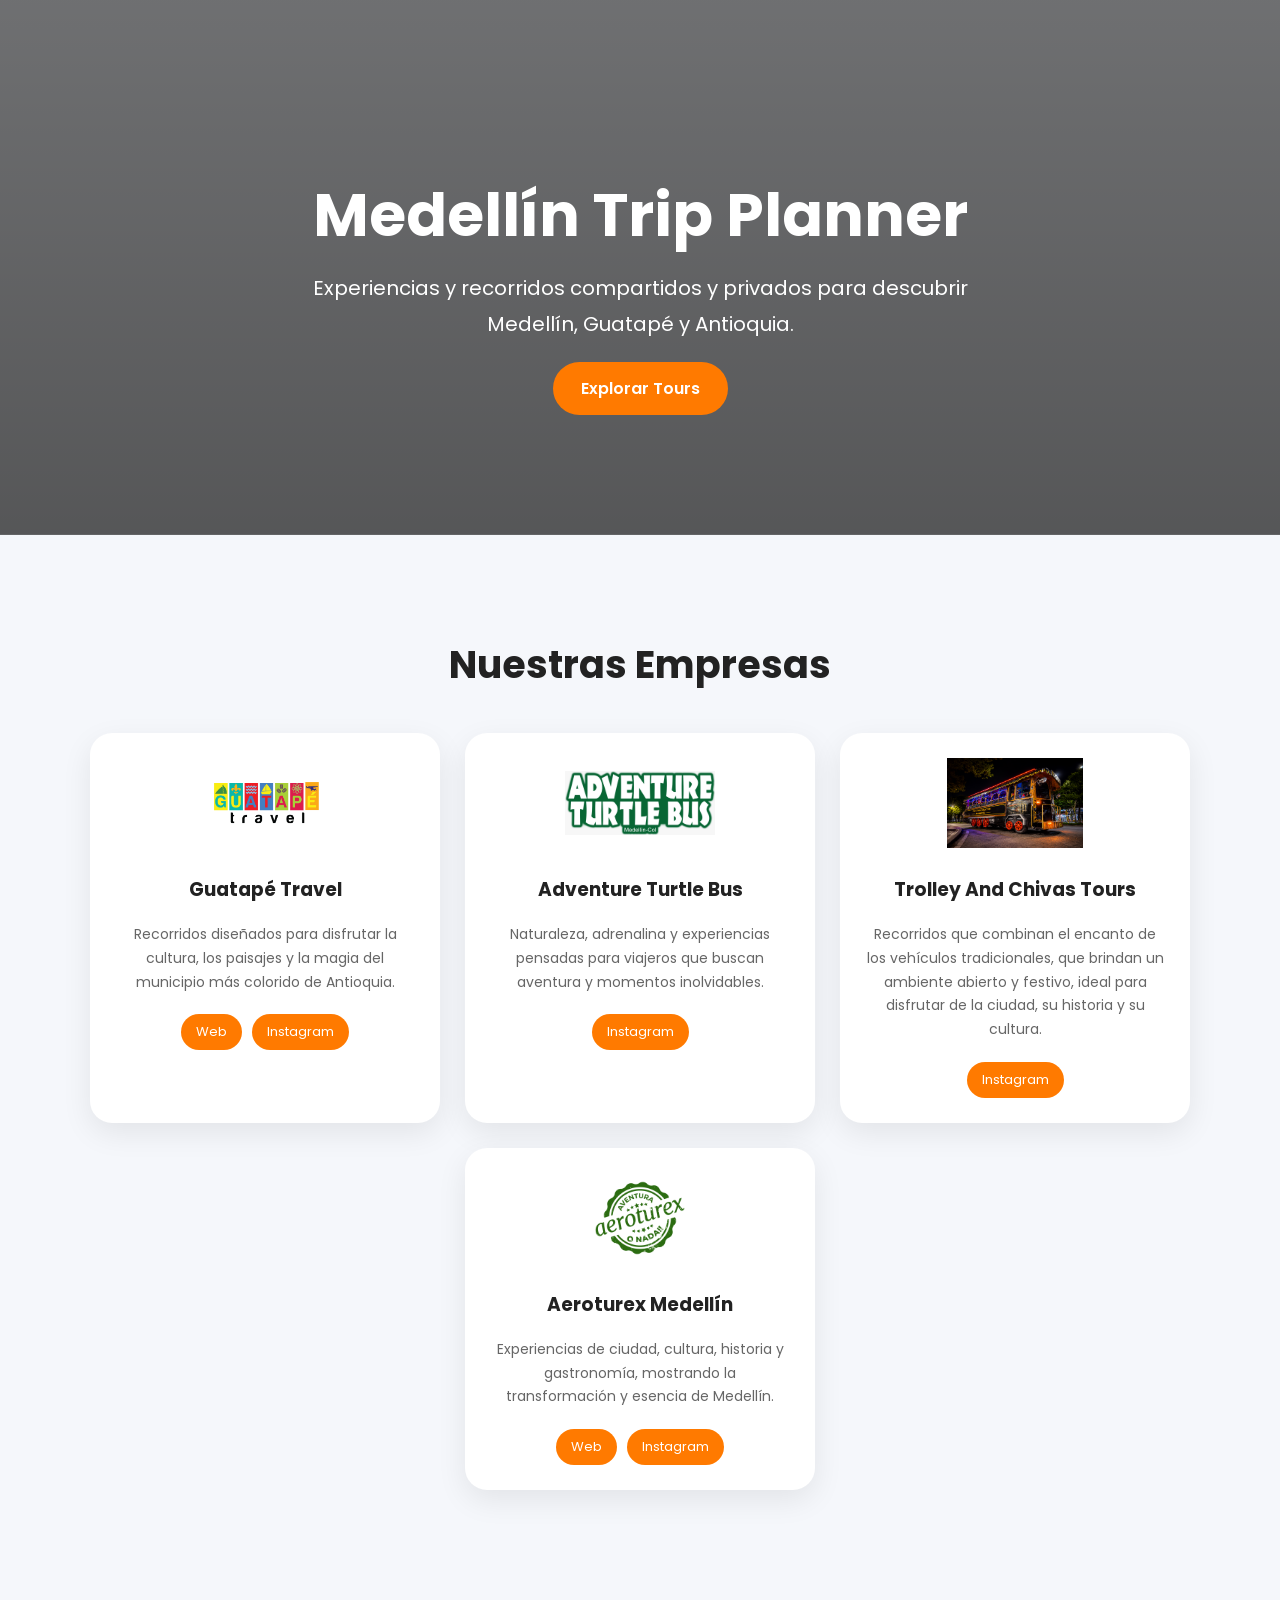
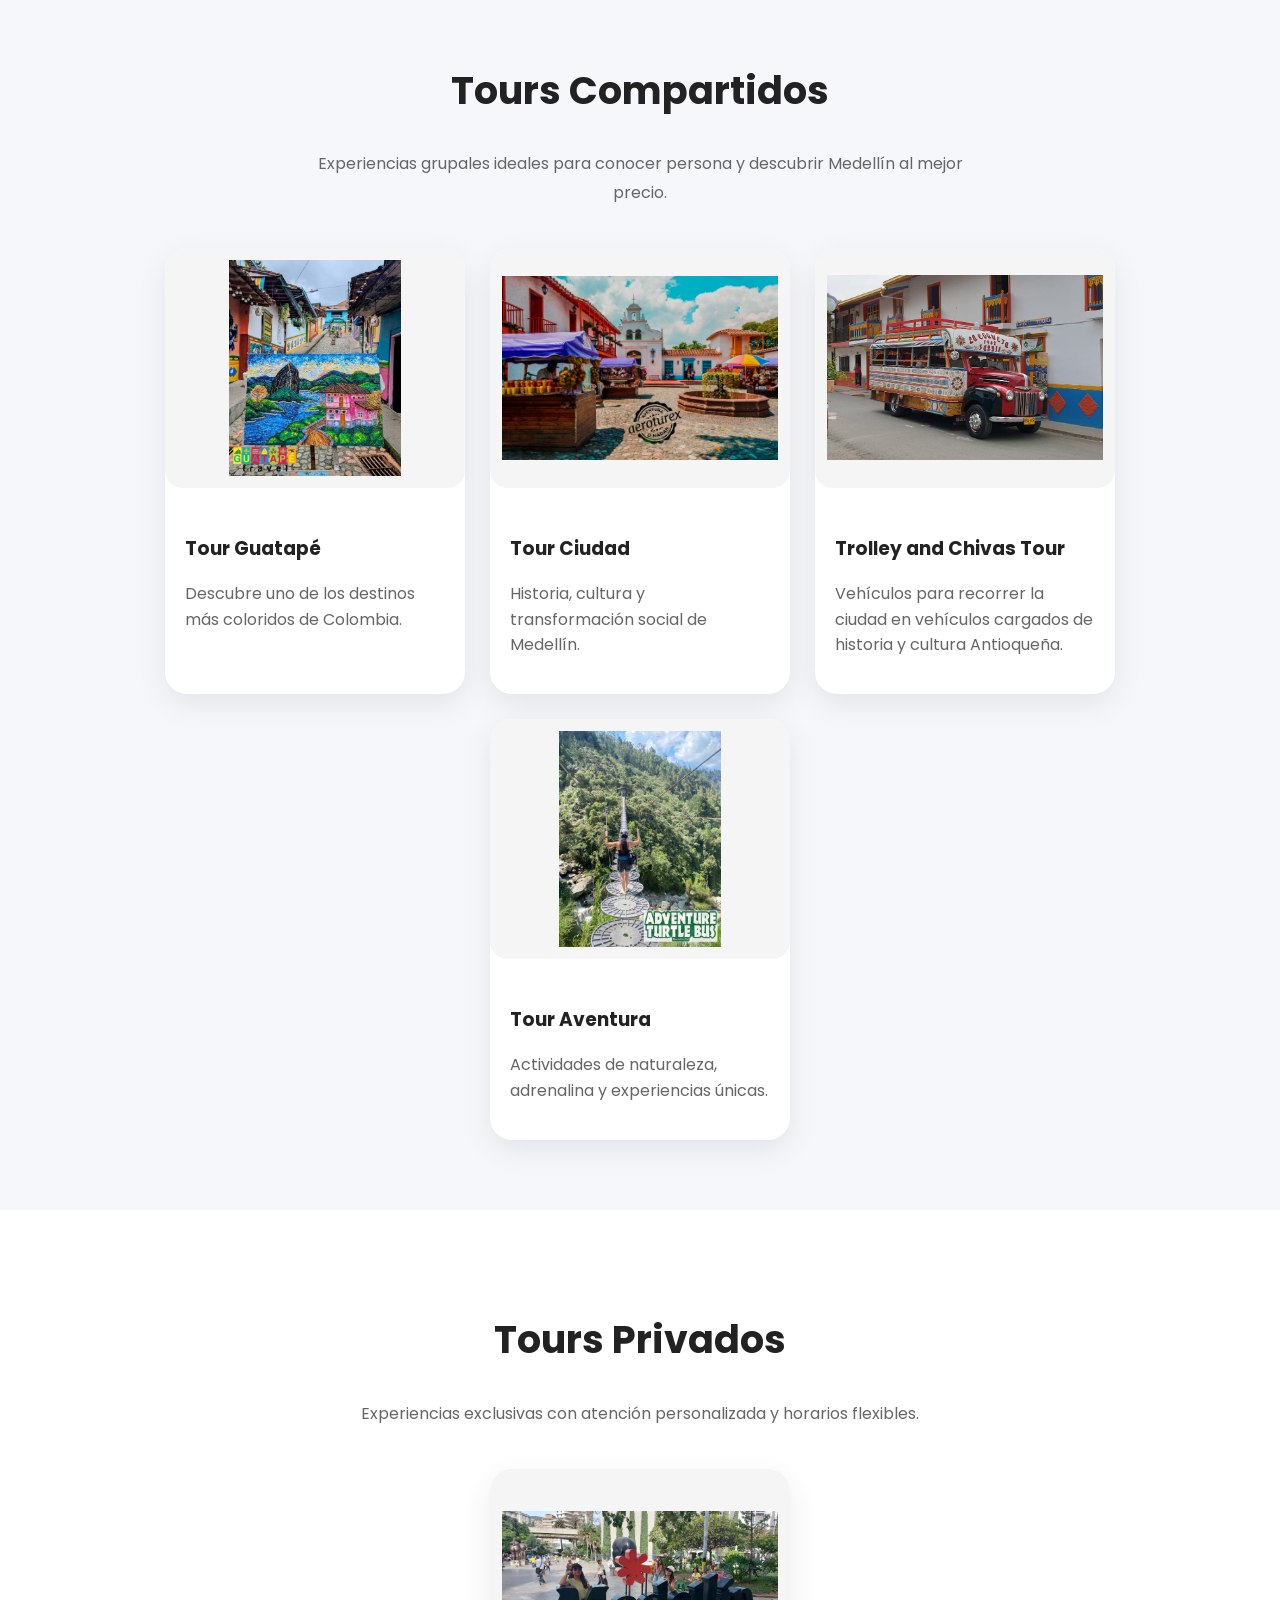
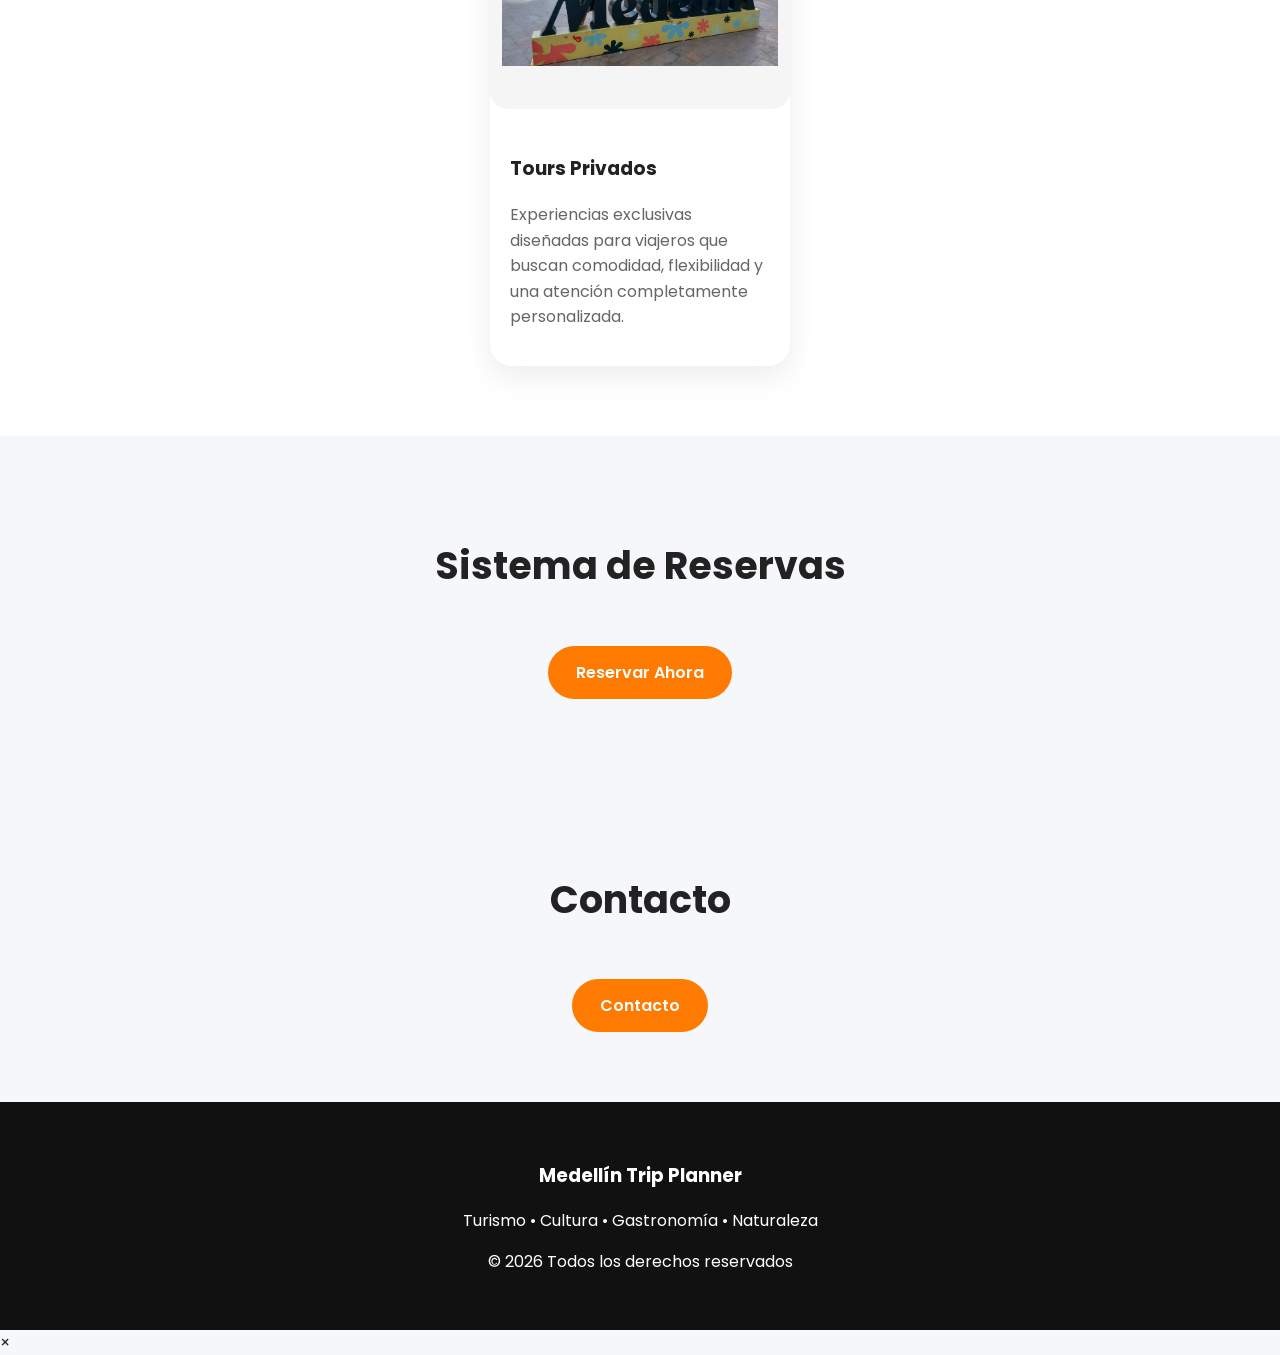
==== index.html @ b56deb6d "Refactor lightbox structure in index.html" ====
<!DOCTYPE html>
<html lang="es">
<head>
  <meta charset="UTF-8">
  <meta name="viewport" content="width=device-width, initial-scale=1.0">
  <title>Medellín Trip Planner</title>

  <link rel="stylesheet" href="style.css">
  <link href="https://fonts.googleapis.com/css2?family=Poppins:wght@300;500;700&display=swap" rel="stylesheet">
</head>
<body>

<!-- HERO -->
<section class="hero">

  <h1>Medellín Trip Planner</h1>
  <p>Experiencias y recorridos compartidos y privados para descubrir Medellín, Guatapé y Antioquia.</p>

  <a href="#tours" class="btn">
    Explorar Tours
  </a>

</section>

<!-- EMPRESAS -->
<section class="section logos">

  <h2>Nuestras Empresas</h2>

  <div class="logos-container">

     <div class="logo-card">

      <img src="logos/guatape-travel.png" alt="">

      <h3>Guatapé Travel</h3>

      <p class="empresa-texto">Recorridos diseñados para disfrutar la cultura, los paisajes y la magia del municipio más colorido de Antioquia.</p>

      <div class="redes">
        <a href="https://guatape.travel/" target="_blank">Web</a>
        <a href="https://www.instagram.com/guatape.travel/" target="_blank">Instagram</a>
      </div>

    </div>

    <div class="logo-card">

      <img src="logos/turtle-bus.png" alt="">

      <h3>Adventure Turtle Bus</h3>

      <p class="empresa-texto">Naturaleza, adrenalina y experiencias pensadas para viajeros que buscan aventura y momentos inolvidables.</p>

      <div class="redes">
        <a href="https://www.instagram.com/turtlebusmedellin/" target="_blank">Instagram</a>
      </div>

    </div>

    <div class="logo-card">

      <img src="tours/trolley.png" alt="">

      <h3>Trolley And Chivas Tours</h3>

      <p class="empresa-texto">Recorridos que combinan el encanto de los vehículos tradicionales, que brindan un ambiente abierto y festivo, ideal para disfrutar de la ciudad, su historia y su cultura.</p>

      <div class="redes">
        <a href="https://www.instagram.com/chivasytours_lascoquetas/" target="_blank">Instagram</a>
      </div>
      </div>
      
      <div class="logo-card">

      <img src="logos/aeroturex.png" alt="">

      <h3>Aeroturex Medellín</h3>

      <p class="empresa-texto">Experiencias de ciudad, cultura, historia y gastronomía, mostrando la transformación y esencia de Medellín.</p>

      <div class="redes">
        <a href="https://www.aeroturex.com/" target="_blank">Web</a>
        <a href="https://www.instagram.com/aeroturex_medellin/" target="_blank">Instagram</a>
      </div>

    </div>

  </div>

</section>

<!-- TOURS COMPARTIDOS -->
<section class="section" id="tours">

  <h2>Tours Compartidos</h2>

  <p class="subtitulo">Experiencias grupales ideales para conocer persona y descubrir Medellín al mejor precio.</p>

  <div class="cards">

    <div class="card" onclick="abrirModal('guatape')">

      <img src="tours/guatape.jpg">

      <div class="card-info">

        <h3>Tour Guatapé</h3>

        <p>
          Descubre uno de los destinos más coloridos de Colombia.
        </p>

      </div>

    </div>

    <div class="card" onclick="abrirModal('ciudad')">

      <img src="tours/ciudad.jpg">

      <div class="card-info">

        <h3>Tour Ciudad</h3>

        <p>
          Historia, cultura y transformación social de Medellín.
        </p>

      </div>

    </div>
  
    <div class="card" onclick="abrirModal('TrolleyandChivas')">

      <img src="logos/1010.jpg">

      <div class="card-info">

        <h3>Trolley and Chivas Tour</h3>

        <p>
          Vehículos para recorrer la ciudad en vehículos
          cargados de historia y cultura Antioqueña.
        </p>
      </div>
    </div>
     
    <div class="card" onclick="abrirModal('aventura')">

      <img src="tours/aventura.jpg">

      <div class="card-info">

        <h3>Tour Aventura</h3>

        <p>
          Actividades de naturaleza, adrenalina y experiencias únicas.
        </p>
    </div>
    </div>
    </div>


</section>

<!-- TOURS PRIVADOS -->
<section class="section privados">

  <h2>Tours Privados</h2>

  <p class="subtitulo">
    Experiencias exclusivas con atención personalizada
    y horarios flexibles.
  </p>

  <div class="cards">

    <div class="card" onclick="abrirModal('privados')">

      <img src="tours/city.jpeg">

      <div class="card-info">

        <h3>Tours Privados</h3>

        <p>Experiencias exclusivas diseñadas para viajeros que buscan comodidad, flexibilidad y una atención completamente personalizada.</p>
      </div>
    </div>
  </div>

</section>

<!-- RESERVAS -->
<section class="section">

  <h2>Sistema de Reservas</h2>

  <a href="https://.com-----"
     class="btn"
     target="_blank">

    Reservar Ahora

  </a>

</section>

  <!-- Contato -->
<section class="section">

  <h2>Contacto</h2>

  <a href="https://wa.me/573102353733?text=Hola%20👋%20Quiero%20conocer%20más%20sobre%20los%20tours%20en%20Medellín%20y%20Guatapé."
     class="btn"
     target="_blank">
    Contacto

  </a>

</section>

<!-- MODAL -->
<div id="modal" class="modal">

  <div class="modal-content">

    <span class="cerrar" onclick="cerrarModal()">&times;</span>

    <button class="nav izquierda" onclick="cambiarTour(-1)">❮</button>
    <button class="nav derecha" onclick="cambiarTour(1)">❯</button>

    <h2 id="titulo-tour"></h2>

    <img id="imagen-carrusel" src="">

    <div id="descripcion"></div>

  </div>

</div>

<!-- FOOTER -->
<footer class="footer">

  <h3>Medellín Trip Planner</h3>

  <p>Turismo • Cultura • Gastronomía • Naturaleza</p>

  <p>© 2026 Todos los derechos reservados</p>

</footer>

<script src="data.js"></script>
<script src="script.js"></script>

  <div id="visorFoto" class="visor-foto">
  <span class="cerrar-visor" onclick="cerrarFotoGrande()">×</span>
  <img id="fotoGrande" src="">
</div>

  
</body>
</html>
---- style.css ----
body{
  margin:0;
  font-family:'Poppins',sans-serif;
  background:#f5f7fb;
  color:#222;
  scroll-behavior:smooth;
}

.hero{
  background:
    linear-gradient(rgba(0,0,0,.55), rgba(0,0,0,.65)),
    url('img/banner.jpg');
  background-size:cover;
  background-position:center;
  color:white;
  text-align:center;
  padding:120px 20px;
}

.hero h1{
  font-size:60px;
  margin-bottom:10px;
}

.hero p{
  max-width:700px;
  margin:auto;
  line-height:1.8;
  font-size:20px;
}

.section{
  padding:70px 20px;
  text-align:center;
}

.section h2{
  font-size:38px;
}

.subtitulo{
  max-width:700px;
  margin:auto;
  color:#666;
  line-height:1.8;
}

.btn{
  background:#ff7a00;
  color:white;
  padding:14px 28px;
  border-radius:40px;
  text-decoration:none;
  display:inline-block;
  margin-top:20px;
  font-weight:600;
}

.btn:hover{
  background:#111;
}

.logos-container,
.cards{
  display:flex;
  justify-content:center;
  flex-wrap:wrap;
  gap:25px;
  margin-top:40px;
}

.logo-card,
.card{
  background:white;
  border-radius:22px;
  overflow:hidden;
  width:300px;
  box-shadow:0 10px 30px rgba(0,0,0,.08);
  transition:.35s;
}

.logo-card:hover,
.card:hover{
  transform:translateY(-10px);
  box-shadow:0 20px 45px rgba(0,0,0,.16);
}

.logo-card{
  padding:25px;
}

.logo-card img{
  width:150px;
  height:90px;
  object-fit:contain;
}

.logo-card h3{
  margin-top:20px;
}

.empresa-texto{
  color:#666;
  line-height:1.7;
  font-size:14px;
}

.redes{
  display:flex;
  justify-content:center;
  gap:10px;
  margin-top:20px;
}

.redes a{
  background:#ff7a00;
  color:white;
  padding:8px 15px;
  border-radius:30px;
  text-decoration:none;
  font-size:13px;
}

.card img{
  width:100%;
  height:240px;
  object-fit:contain;
  background:#f5f5f5;
  padding:12px;
  box-sizing:border-box;
  border-radius:18px;
}

.card-info{
  padding:20px;
  text-align:left;
}

.card-info p{
  color:#666;
  line-height:1.6;
}

.privados{
  background:white;
}

.modal{
  display:none;
  position:fixed;
  left:0;
  top:0;
  width:100%;
  height:100%;
  background:rgba(0,0,0,.8);
  z-index:999;
}

.modal-content{
  background:white;
  width:92%;
  max-width:850px;
  margin:3vh auto;
  padding:30px;
  border-radius:24px;
  max-height:90vh;
  overflow-y:auto;
  position:relative;
}

#imagen-carrusel{
  width:100%;
  max-height:500px;
  object-fit:contain;
  background:#f5f5f5;
  padding:10px;
  border-radius:20px;
  box-sizing:border-box;
}

#descripcion{
  line-height:1.8;
  margin-top:20px;
}

#descripcion h3{
  color:#ff7a00;
}

.cerrar{
  position:absolute;
  right:25px;
  top:15px;
  font-size:30px;
  cursor:pointer;
}

.nav{
  position:absolute;
  top:50%;
  transform:translateY(-50%);
  border:none;
  background:rgba(0,0,0,.6);
  color:white;
  font-size:28px;
  border-radius:50%;
  padding:10px 16px;
  cursor:pointer;
}

.izquierda{
  left:15px;
}

.derecha{
  right:15px;
}

.footer{
  background:#111;
  color:white;
  text-align:center;
  padding:40px 20px;
}

/* =========================
   CARRUSEL VEHÍCULOS
========================= */

.vehiculos-carousel {
  display: flex;
  gap: 12px;
  overflow-x: auto;
  padding: 15px 0;
  scroll-snap-type: x mandatory;
}

.vehiculos-carousel img {
  width: 230px;
  height: 150px;
  object-fit: cover;
  border-radius: 16px;
  flex: 0 0 auto;
  scroll-snap-align: center;
}


/* =========================
   RESPONSIVE CELULAR
========================= */

@media(max-width:768px){

  .hero h1{
    font-size:40px;
  }

  .hero p{
    font-size:17px;
  }

  .card,
  .logo-card{
    width:100%;
    max-width:340px;
  }

  .vehiculos-carousel img {
    width:180px;
    height:120px;
  }
  /* =========================
   VISOR PREMIUM DE FOTOS
========================= */

.vehiculos-carousel img{
  cursor:pointer;
  transition:.3s;
}

.vehiculos-carousel img:hover{
  transform:scale(1.05);
}

.lightbox{
  display:none;
  position:fixed;
  inset:0;
  background:rgba(0,0,0,.85);
  z-index:9999;
  justify-content:center;
  align-items:center;
}

.lightbox img{
  max-width:90%;
  max-height:85vh;
  border-radius:20px;
  box-shadow:0 20px 50px rgba(0,0,0,.6);
  animation:zoomFoto .3s ease;
}

@keyframes zoomFoto{
  from{
    transform:scale(.7);
    opacity:0;
  }

  to{
    transform:scale(1);
    opacity:1;
  }
}

}
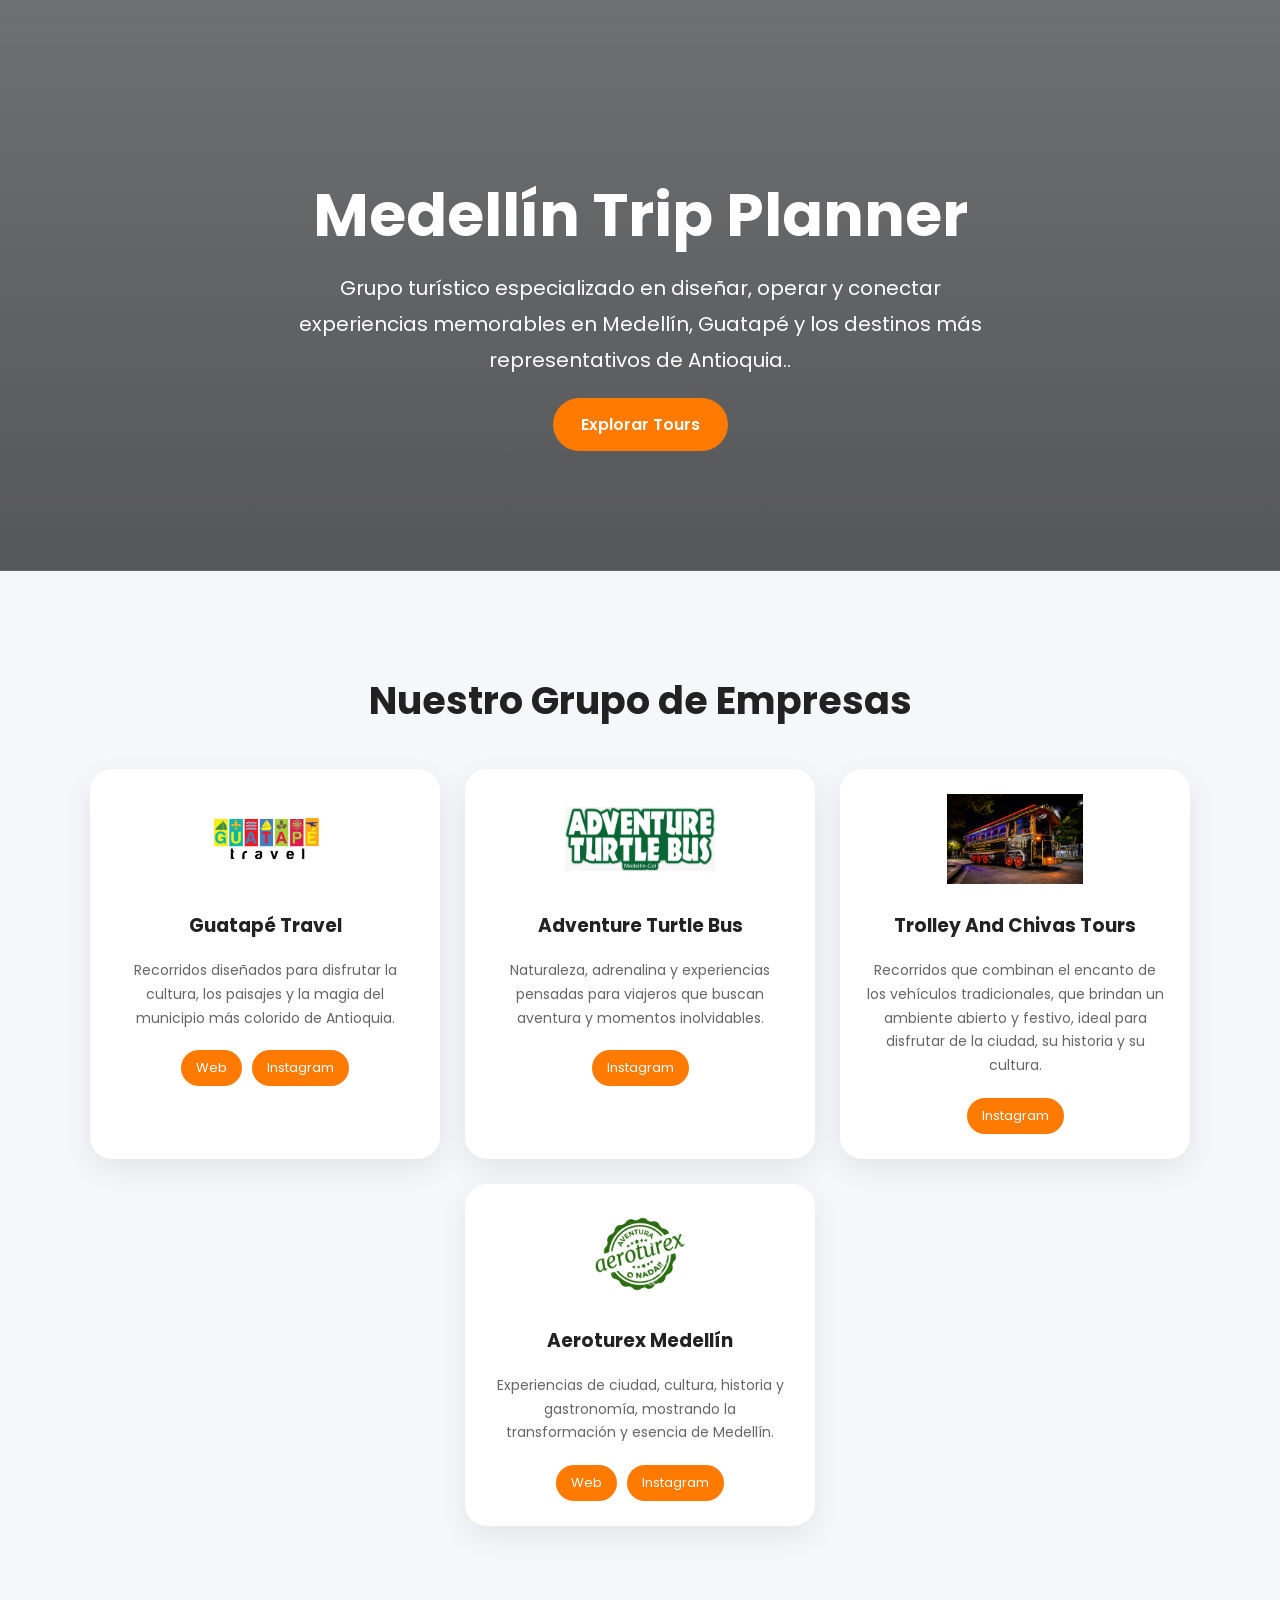
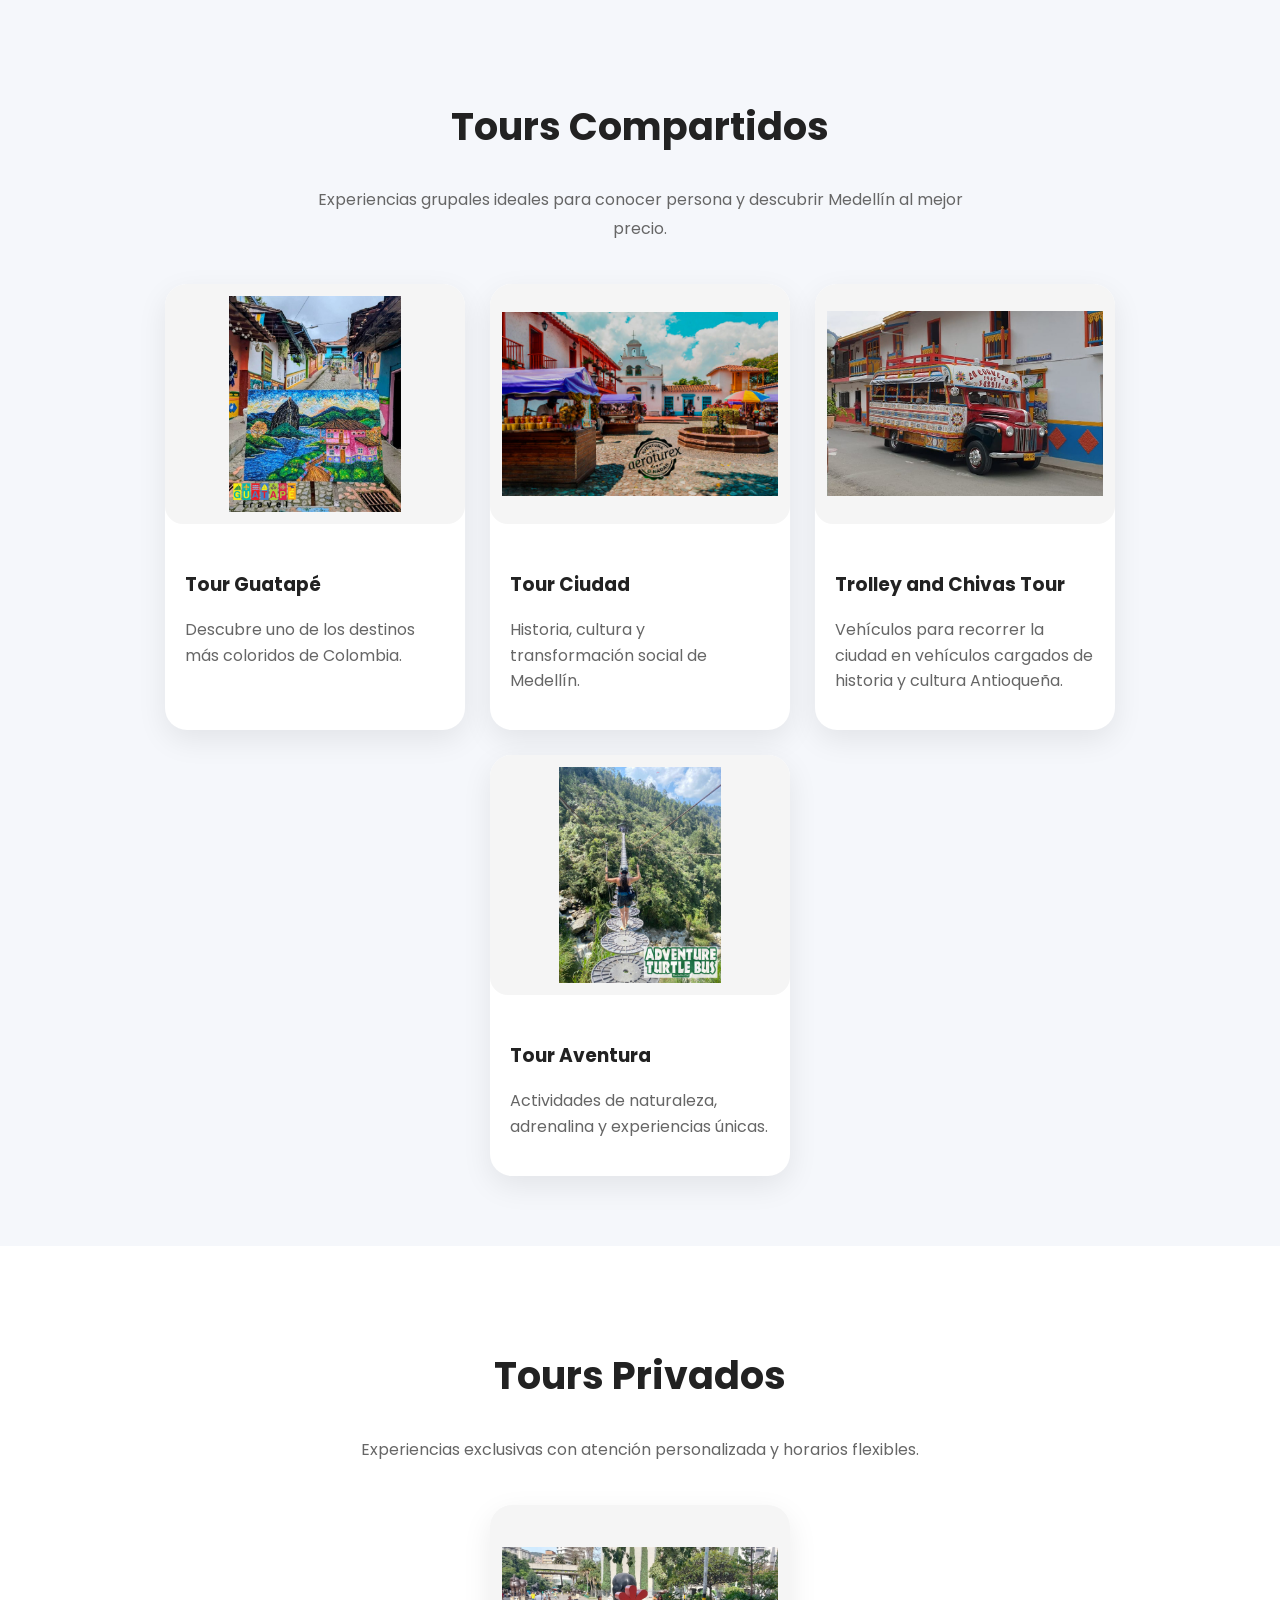
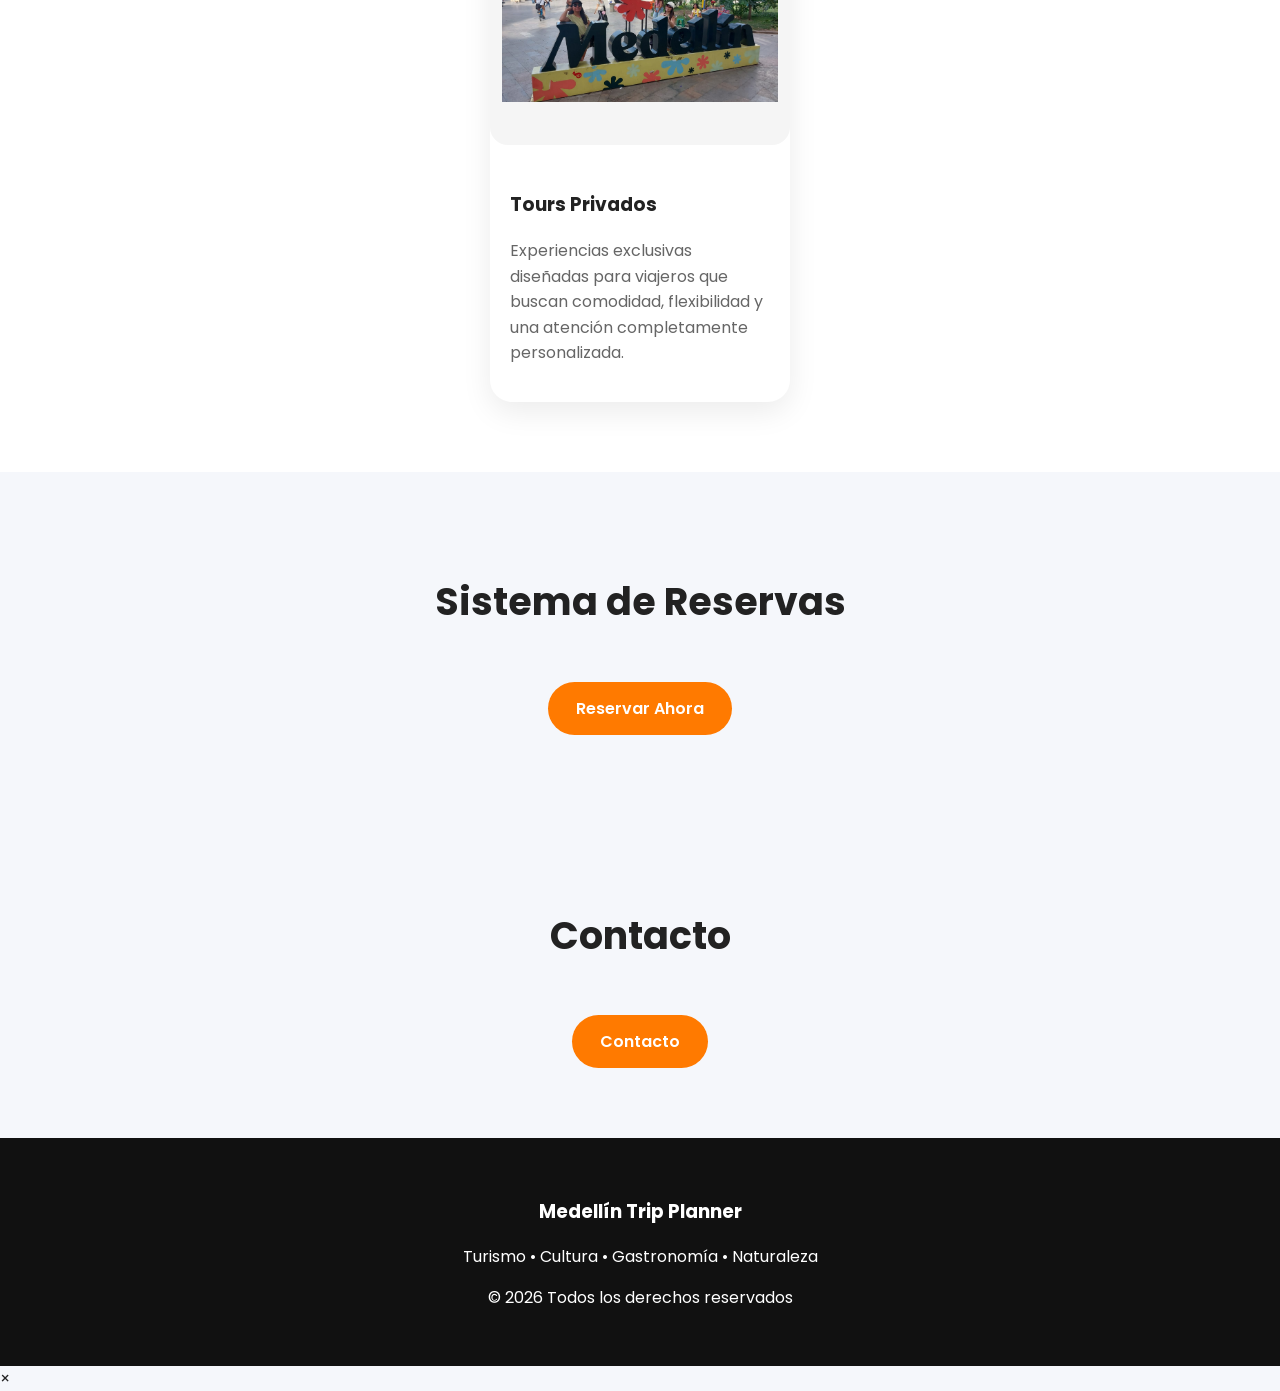
==== commit 8527320c: "Update hero section and company heading in index.html" ====
--- a/index.html
+++ b/index.html
@@ -14,7 +14,7 @@
 <section class="hero">
 
   <h1>Medellín Trip Planner</h1>
-  <p>Experiencias y recorridos compartidos y privados para descubrir Medellín, Guatapé y Antioquia.</p>
+  <p>Grupo turístico especializado en diseñar, operar y conectar experiencias memorables en Medellín, Guatapé y los destinos más representativos de Antioquia..</p>
 
   <a href="#tours" class="btn">
     Explorar Tours
@@ -25,7 +25,7 @@
 <!-- EMPRESAS -->
 <section class="section logos">
 
-  <h2>Nuestras Empresas</h2>
+  <h2>Nuestro Grupo de Empresas</h2>
 
   <div class="logos-container">
 
--- a/style.css
+++ b/style.css
@@ -311,5 +311,40 @@
     opacity:1;
   }
 }
-
-}
+/* VISOR FOTO GRANDE */
+
+.visor-foto{
+  display:none;
+  position:fixed;
+  inset:0;
+  background:rgba(0,0,0,.88);
+  z-index:99999;
+  align-items:center;
+  justify-content:center;
+  padding:20px;
+  box-sizing:border-box;
+}
+
+.visor-foto img{
+  max-width:95%;
+  max-height:90vh;
+  object-fit:contain;
+  border-radius:18px;
+  box-shadow:0 20px 60px rgba(0,0,0,.7);
+}
+
+.cerrar-visor{
+  position:absolute;
+  top:20px;
+  right:30px;
+  color:white;
+  font-size:42px;
+  font-weight:bold;
+  cursor:pointer;
+  z-index:100000;
+}
+
+.vehiculos-carousel img{
+  cursor:pointer;
+}
+}
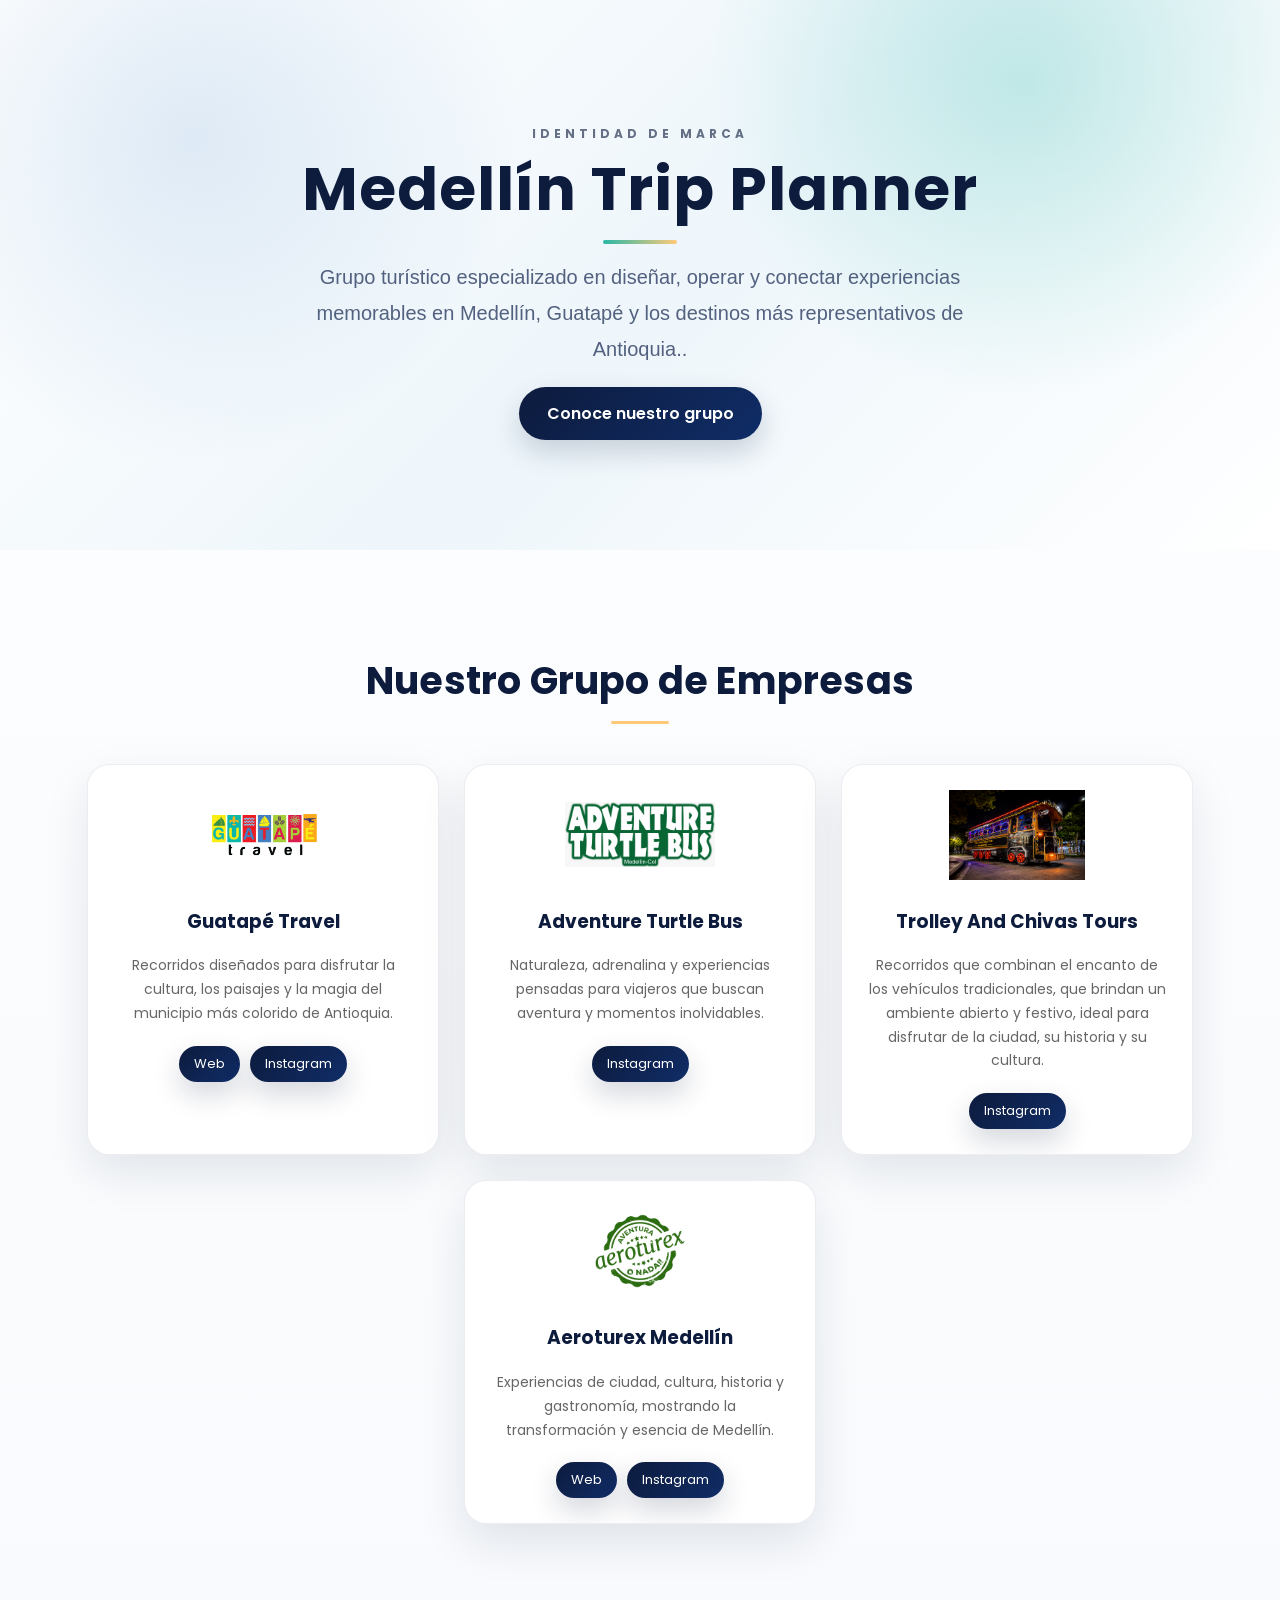
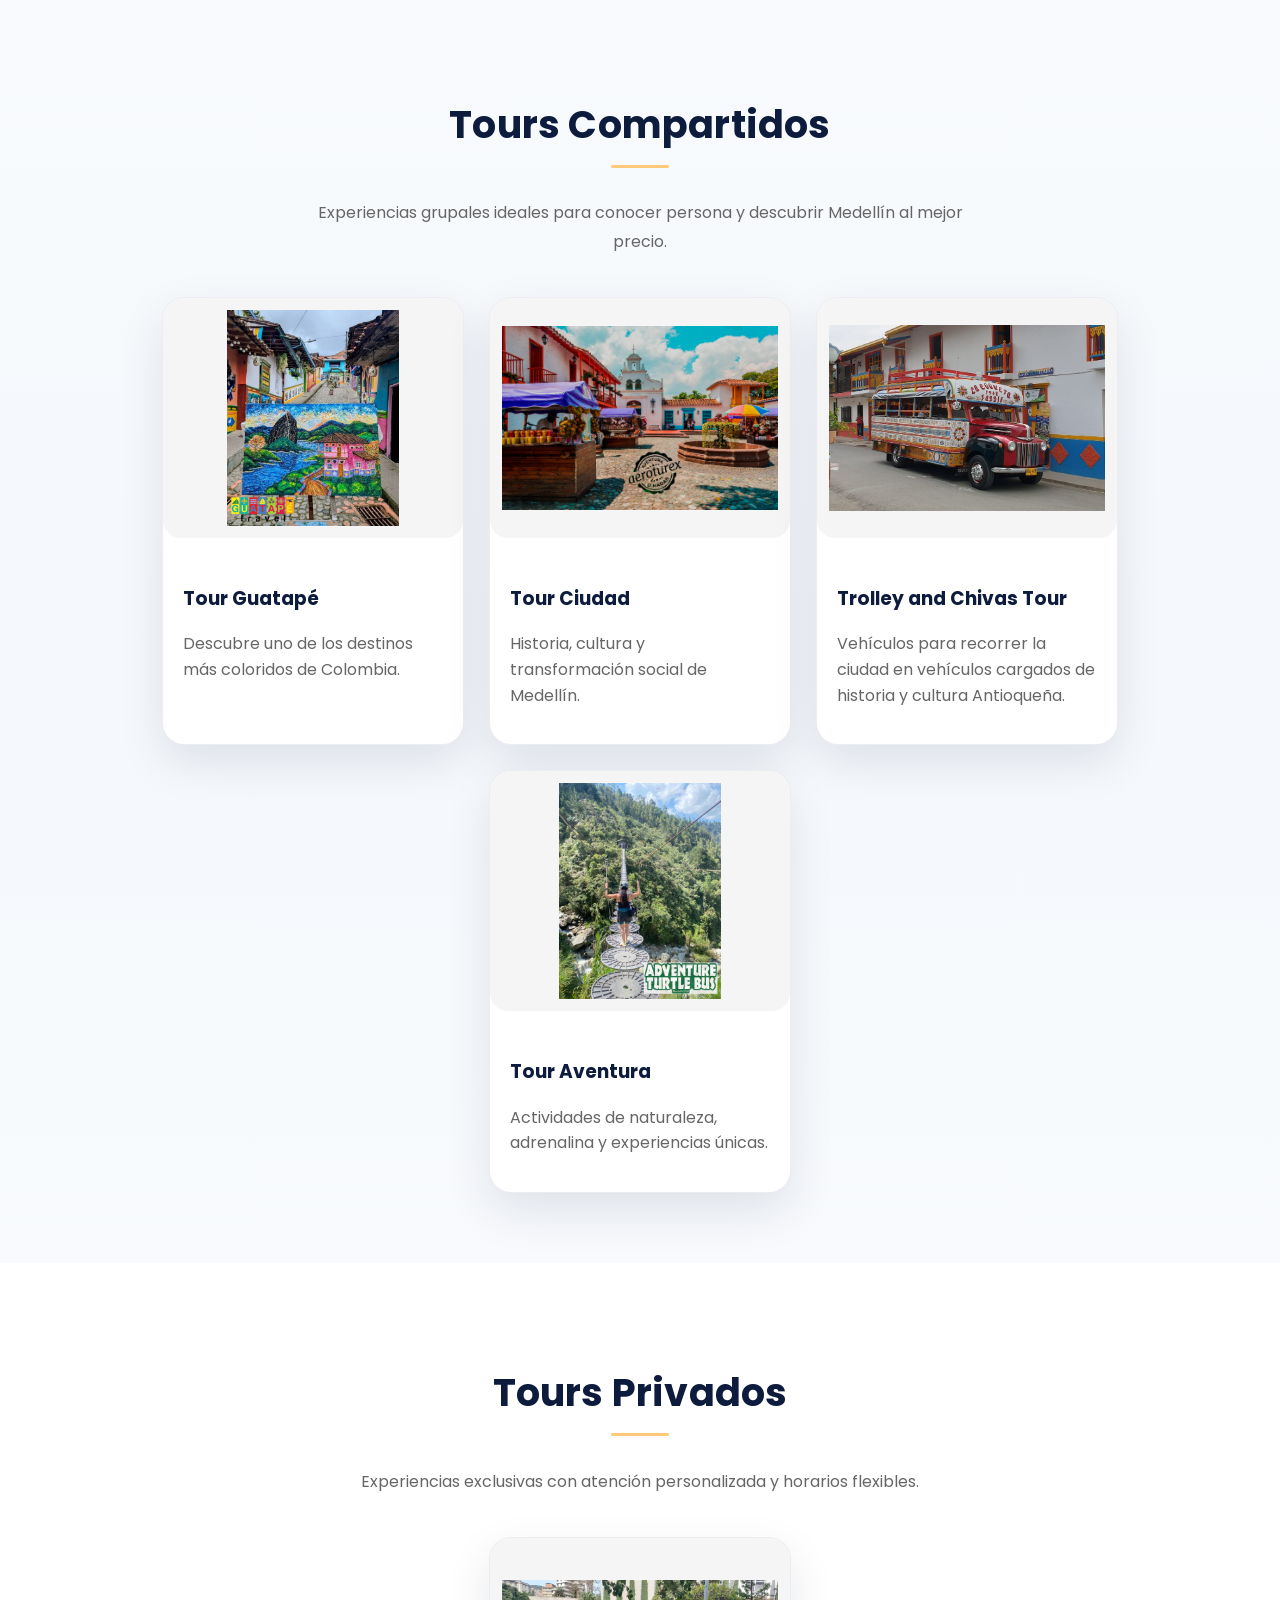
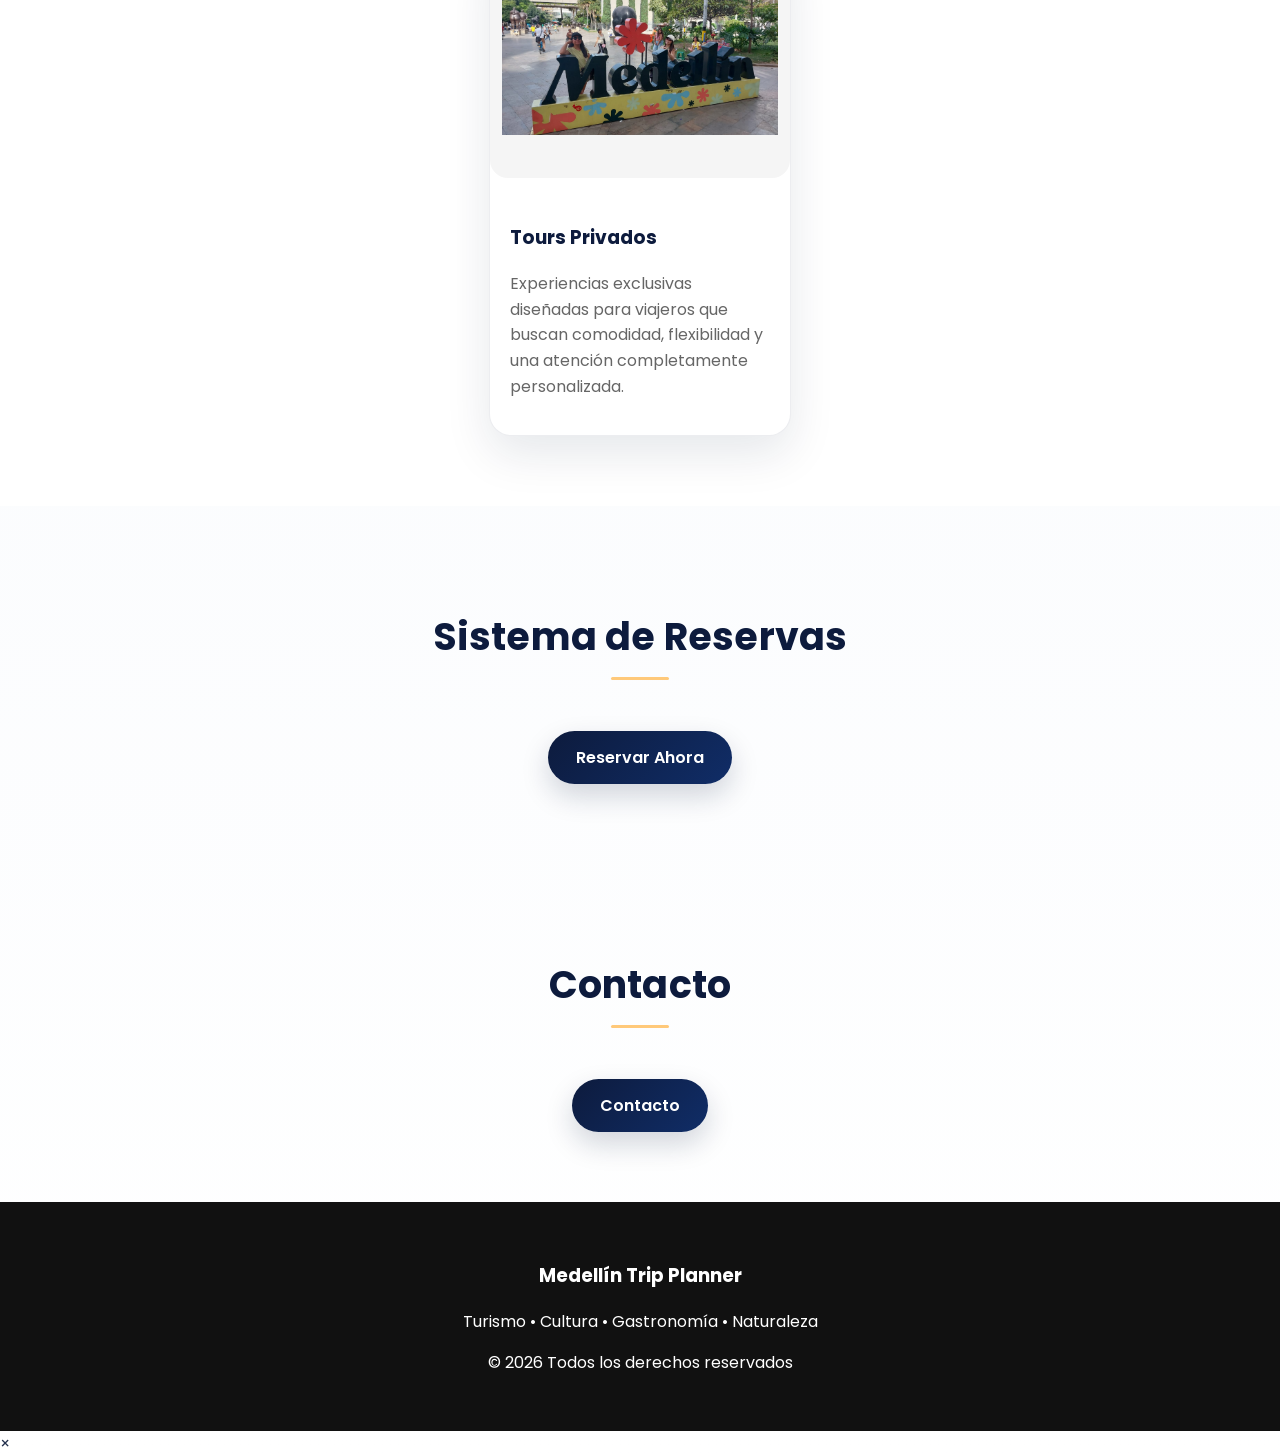
==== commit aa79ef87: "Add files via upload" ====
--- a/index.html
+++ b/index.html
@@ -16,8 +16,8 @@
   <h1>Medellín Trip Planner</h1>
   <p>Grupo turístico especializado en diseñar, operar y conectar experiencias memorables en Medellín, Guatapé y los destinos más representativos de Antioquia..</p>
 
-  <a href="#tours" class="btn">
-    Explorar Tours
+  <a href="#" class="btn btn-conocenos" onclick="abrirPresentacionCorporativa(event)">
+    Conoce nuestro grupo
   </a>
 
 </section>
@@ -240,6 +240,61 @@
 
 </div>
 
+
+<!-- PRESENTACIÓN CORPORATIVA -->
+<div id="modal-corporativo" class="modal-corporativo" aria-hidden="true">
+  <div class="corporativo-card">
+    <button class="cerrar-corporativo" onclick="cerrarPresentacionCorporativa()" aria-label="Cerrar presentación">×</button>
+
+    <div class="corp-header">
+      <span class="corp-etiqueta">Grupo turístico</span>
+      <h2>Medellín <span>Trip Planner</span></h2>
+      <p>Un ecosistema de experiencias turísticas en Medellín, Guatapé y Antioquia.</p>
+    </div>
+
+    <div class="corp-intro">
+      <p><strong>Medellín Trip Planner</strong> es un grupo turístico especializado en diseñar, operar y conectar experiencias memorables dentro y fuera de Medellín. Integramos cultura, historia, naturaleza, gastronomía, aventura y recorridos temáticos bajo un mismo ecosistema de marcas especializadas.</p>
+    </div>
+
+    <div class="corp-grid">
+      <article class="corp-brand">
+        <img src="logos/guatape-travel.png" alt="Guatapé Travel">
+        <h3>Guatapé Travel</h3>
+        <p>Recorridos en Guatapé, Piedra del Peñol, experiencias náuticas, cultura local, fotografía y turismo responsable en el municipio más colorido de Antioquia.</p>
+      </article>
+
+      <article class="corp-brand">
+        <img src="logos/turtle-bus.png" alt="Adventure Turtle Bus">
+        <h3>Adventure Turtle Bus</h3>
+        <p>Experiencias de aventura, naturaleza, ecoturismo, actividades outdoor y rutas especiales por Antioquia para viajeros que buscan adrenalina y libertad.</p>
+      </article>
+
+      <article class="corp-brand">
+        <img src="logos/trolley.png" alt="Trolley and Chivas Tours">
+        <h3>Trolley & Chivas Tours</h3>
+        <p>Recorridos en vehículos temáticos, trolley turístico, chivas tradicionales, celebraciones, eventos privados y experiencias culturales sobre ruedas.</p>
+      </article>
+
+      <article class="corp-brand">
+        <img src="logos/aeroturex.png" alt="Aeroturex Medellín">
+        <h3>Aeroturex Medellín</h3>
+        <p>Tours de ciudad, recorridos de medio día, día completo, experiencias nocturnas, cultura, gastronomía, miradores y transformación social de Medellín.</p>
+      </article>
+    </div>
+
+    <div class="corp-valores">
+      <div><strong>Confianza</strong><span>Operación segura y organizada.</span></div>
+      <div><strong>Experiencias curadas</strong><span>Productos pensados para cada viajero.</span></div>
+      <div><strong>Soporte humano</strong><span>Acompañamiento real antes y durante el viaje.</span></div>
+    </div>
+
+    <div class="corp-cierre">
+      <h3>Planeamos experiencias. Creamos recuerdos. Mostramos Antioquia al mundo.</h3>
+      <a href="#tours" class="btn" onclick="cerrarPresentacionCorporativa()">Ver tours disponibles</a>
+    </div>
+  </div>
+</div>
+
 <!-- FOOTER -->
 <footer class="footer">
 
--- a/style.css
+++ b/style.css
@@ -348,3 +348,297 @@
   cursor:pointer;
 }
 }
+
+
+/* =========================================================
+   BRANDING MEDELLÍN TRIP PLANNER + MODAL CORPORATIVO
+   Cambios visuales seguros: no alteran la lógica de tours.
+========================================================= */
+:root{
+  --mtp-azul:#0D1B3D;
+  --mtp-azul-suave:#ABC8E6;
+  --mtp-verde:#2BB7A6;
+  --mtp-ambar:#FFC97A;
+  --mtp-niebla:#F1F3F6;
+  --mtp-texto:#23304D;
+}
+
+body{
+  background:linear-gradient(180deg,#ffffff 0%,#f5f8fc 48%,#ffffff 100%);
+  color:var(--mtp-texto);
+}
+
+.hero{
+  position:relative;
+  overflow:hidden;
+  background:
+    radial-gradient(circle at 80% 15%, rgba(43,183,166,.25), transparent 28%),
+    radial-gradient(circle at 15% 25%, rgba(171,200,230,.35), transparent 28%),
+    linear-gradient(135deg, #ffffff 0%, #eef6fb 52%, #ffffff 100%);
+  color:var(--mtp-azul);
+  padding:125px 20px 110px;
+}
+
+.hero::before{
+  content:"IDENTIDAD DE MARCA";
+  display:block;
+  color:rgba(13,27,61,.62);
+  font-size:12px;
+  letter-spacing:4px;
+  font-weight:700;
+  margin-bottom:18px;
+}
+
+.hero h1{
+  max-width:900px;
+  margin:0 auto 15px;
+  line-height:.95;
+  letter-spacing:1px;
+  color:var(--mtp-azul);
+}
+
+.hero h1::after{
+  content:"";
+  display:block;
+  width:74px;
+  height:4px;
+  margin:22px auto 0;
+  border-radius:20px;
+  background:linear-gradient(90deg,var(--mtp-verde),var(--mtp-ambar));
+}
+
+.hero p{
+  color:#52617f;
+  font-weight:300;
+}
+
+.btn,
+.redes a{
+  background:linear-gradient(135deg,var(--mtp-azul),#102d67);
+  box-shadow:0 12px 28px rgba(13,27,61,.18);
+  border:0;
+}
+
+.btn:hover,
+.redes a:hover{
+  background:linear-gradient(135deg,var(--mtp-verde),#159b8c);
+}
+
+.section h2{
+  color:var(--mtp-azul);
+  letter-spacing:.2px;
+}
+
+.section h2::after{
+  content:"";
+  display:block;
+  width:58px;
+  height:3px;
+  margin:12px auto 0;
+  border-radius:30px;
+  background:var(--mtp-ambar);
+}
+
+.logo-card,
+.card,
+.modal-content{
+  border:1px solid rgba(13,27,61,.08);
+  box-shadow:0 18px 46px rgba(13,27,61,.10);
+}
+
+.logo-card h3,
+.card-info h3,
+#titulo-tour{
+  color:var(--mtp-azul);
+}
+
+/* Modal corporativo */
+.modal-corporativo{
+  display:none;
+  position:fixed;
+  inset:0;
+  z-index:100000;
+  background:rgba(13,27,61,.72);
+  backdrop-filter:blur(8px);
+  padding:24px;
+  box-sizing:border-box;
+  overflow:auto;
+}
+
+.modal-corporativo.activo{
+  display:flex;
+  align-items:center;
+  justify-content:center;
+}
+
+.corporativo-card{
+  width:min(1120px,100%);
+  max-height:92vh;
+  overflow:auto;
+  position:relative;
+  background:linear-gradient(180deg,#ffffff 0%,#f7fbff 100%);
+  border-radius:30px;
+  padding:36px;
+  box-shadow:0 35px 90px rgba(0,0,0,.32);
+  color:var(--mtp-texto);
+}
+
+.corporativo-card::before{
+  content:"";
+  position:absolute;
+  right:-90px;
+  top:-90px;
+  width:260px;
+  height:260px;
+  background:radial-gradient(circle,rgba(43,183,166,.25),transparent 68%);
+  pointer-events:none;
+}
+
+.cerrar-corporativo{
+  position:sticky;
+  top:0;
+  float:right;
+  width:44px;
+  height:44px;
+  border:0;
+  border-radius:50%;
+  background:var(--mtp-azul);
+  color:white;
+  font-size:30px;
+  line-height:1;
+  cursor:pointer;
+  z-index:2;
+}
+
+.corp-header{
+  text-align:left;
+  max-width:760px;
+  margin-bottom:22px;
+}
+
+.corp-etiqueta{
+  display:inline-block;
+  color:var(--mtp-azul);
+  font-size:12px;
+  font-weight:700;
+  letter-spacing:3px;
+  text-transform:uppercase;
+  margin-bottom:10px;
+}
+
+.corp-header h2{
+  margin:0;
+  font-size:clamp(38px,6vw,72px);
+  line-height:.95;
+  color:var(--mtp-azul);
+}
+
+.corp-header h2 span{
+  color:var(--mtp-verde);
+}
+
+.corp-header p,
+.corp-intro p{
+  color:#52617f;
+  line-height:1.8;
+  font-size:17px;
+}
+
+.corp-intro{
+  background:white;
+  border-left:5px solid var(--mtp-ambar);
+  padding:18px 22px;
+  border-radius:18px;
+  margin:18px 0 26px;
+  box-shadow:0 12px 30px rgba(13,27,61,.07);
+}
+
+.corp-grid{
+  display:grid;
+  grid-template-columns:repeat(4,1fr);
+  gap:18px;
+}
+
+.corp-brand{
+  background:white;
+  border:1px solid rgba(13,27,61,.08);
+  border-radius:22px;
+  padding:20px;
+  box-shadow:0 12px 28px rgba(13,27,61,.08);
+}
+
+.corp-brand img{
+  width:120px;
+  height:76px;
+  object-fit:contain;
+  display:block;
+  margin-bottom:12px;
+}
+
+.corp-brand h3{
+  color:var(--mtp-azul);
+  margin:8px 0;
+  font-size:18px;
+}
+
+.corp-brand p{
+  color:#5c6984;
+  font-size:14px;
+  line-height:1.65;
+}
+
+.corp-valores{
+  display:grid;
+  grid-template-columns:repeat(3,1fr);
+  gap:14px;
+  margin-top:24px;
+}
+
+.corp-valores div{
+  background:linear-gradient(135deg,#eef7fb,#ffffff);
+  border-radius:18px;
+  padding:18px;
+  border:1px solid rgba(43,183,166,.18);
+}
+
+.corp-valores strong{
+  display:block;
+  color:var(--mtp-azul);
+  margin-bottom:6px;
+}
+
+.corp-valores span{
+  color:#61708c;
+  font-size:14px;
+}
+
+.corp-cierre{
+  text-align:center;
+  margin-top:26px;
+  padding-top:22px;
+  border-top:1px solid rgba(13,27,61,.10);
+}
+
+.corp-cierre h3{
+  color:var(--mtp-azul);
+  font-size:22px;
+}
+
+@media(max-width:900px){
+  .corp-grid,
+  .corp-valores{
+    grid-template-columns:1fr 1fr;
+  }
+}
+
+@media(max-width:600px){
+  .corporativo-card{
+    padding:24px 18px;
+    border-radius:22px;
+  }
+
+  .corp-grid,
+  .corp-valores{
+    grid-template-columns:1fr;
+  }
+}
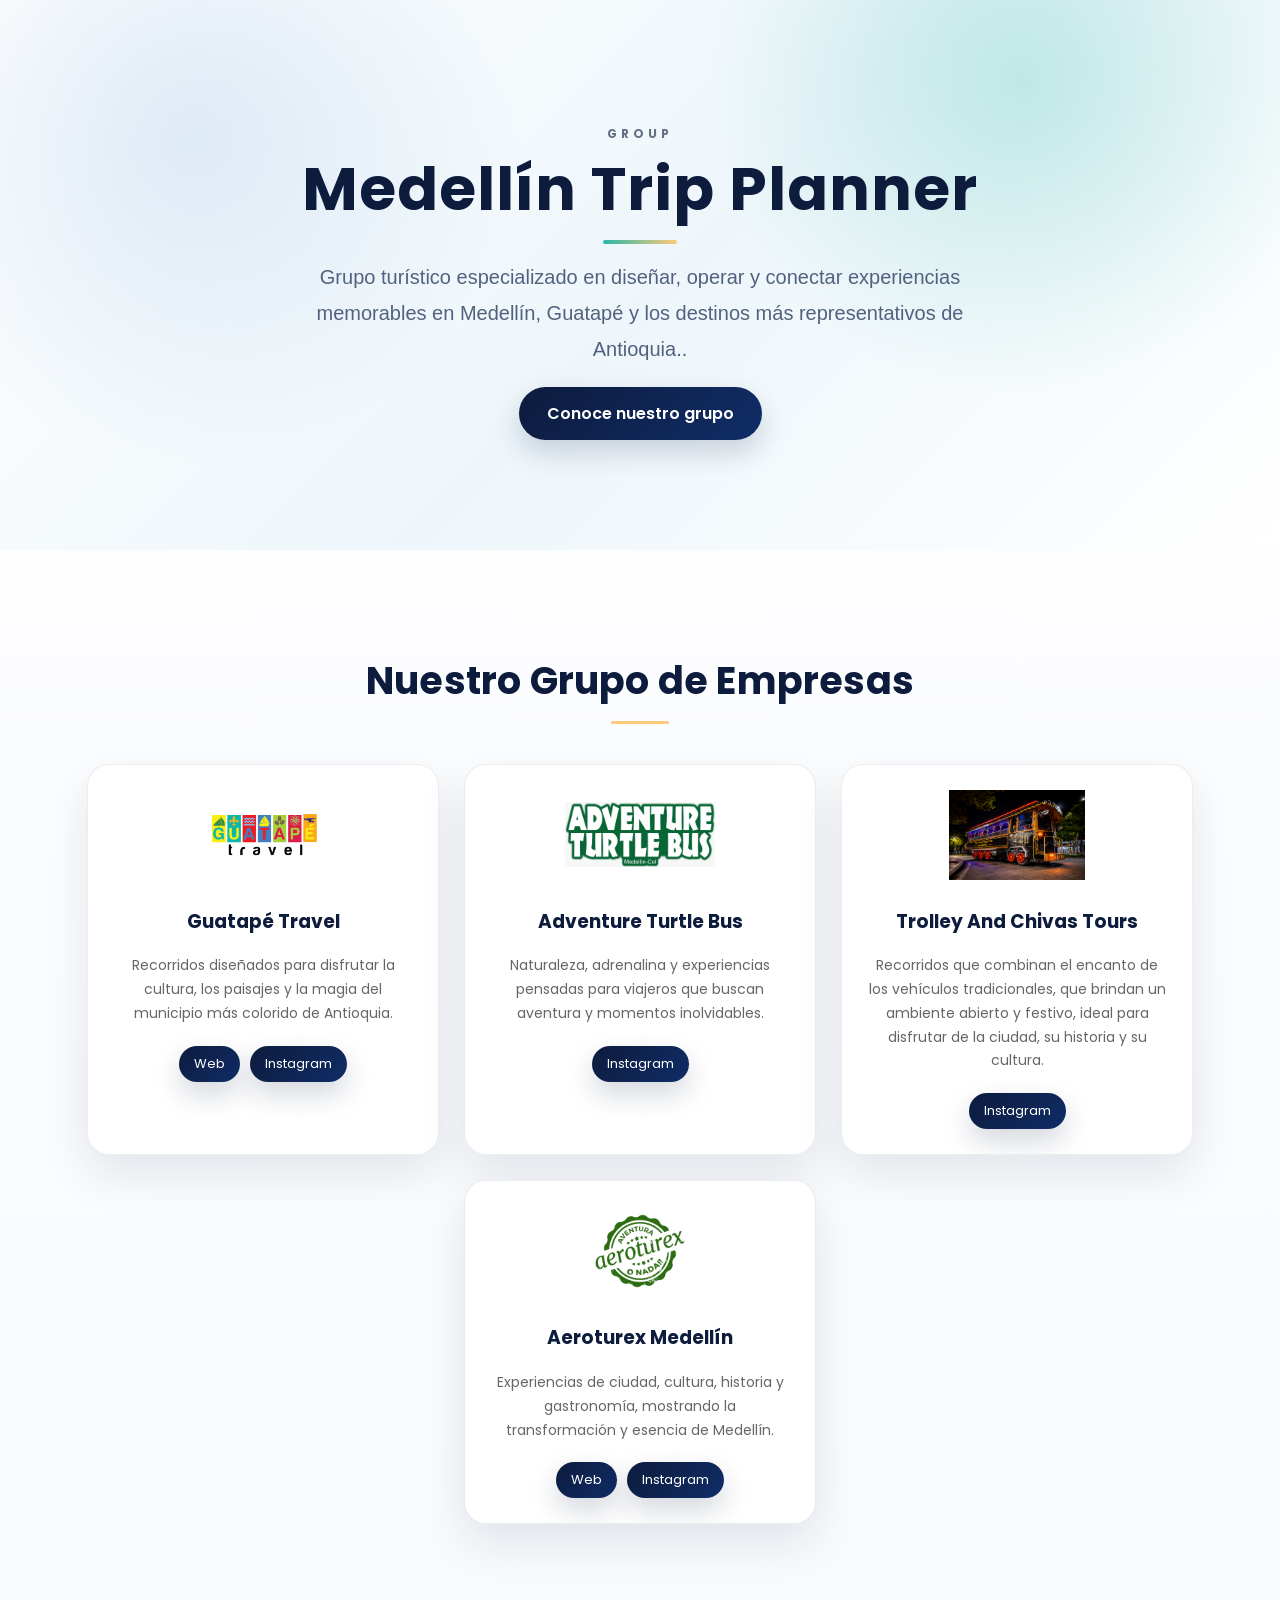
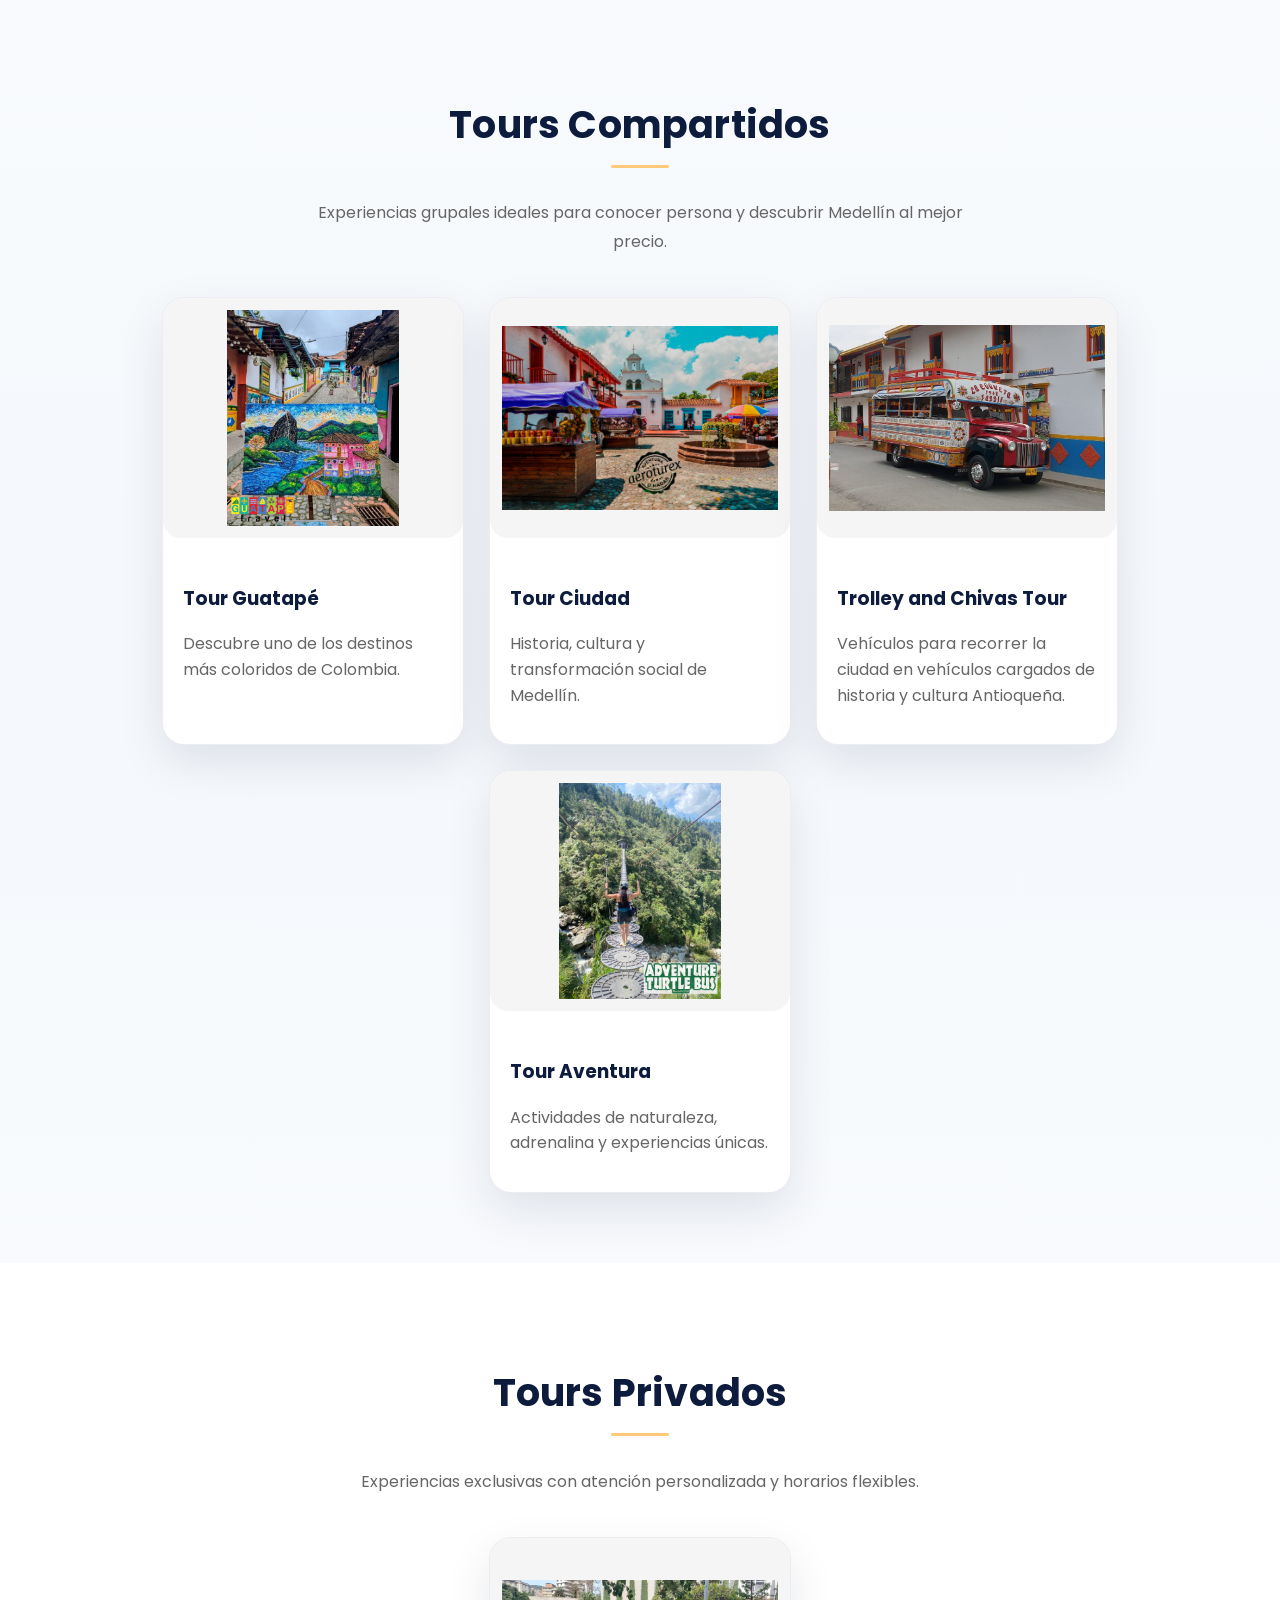
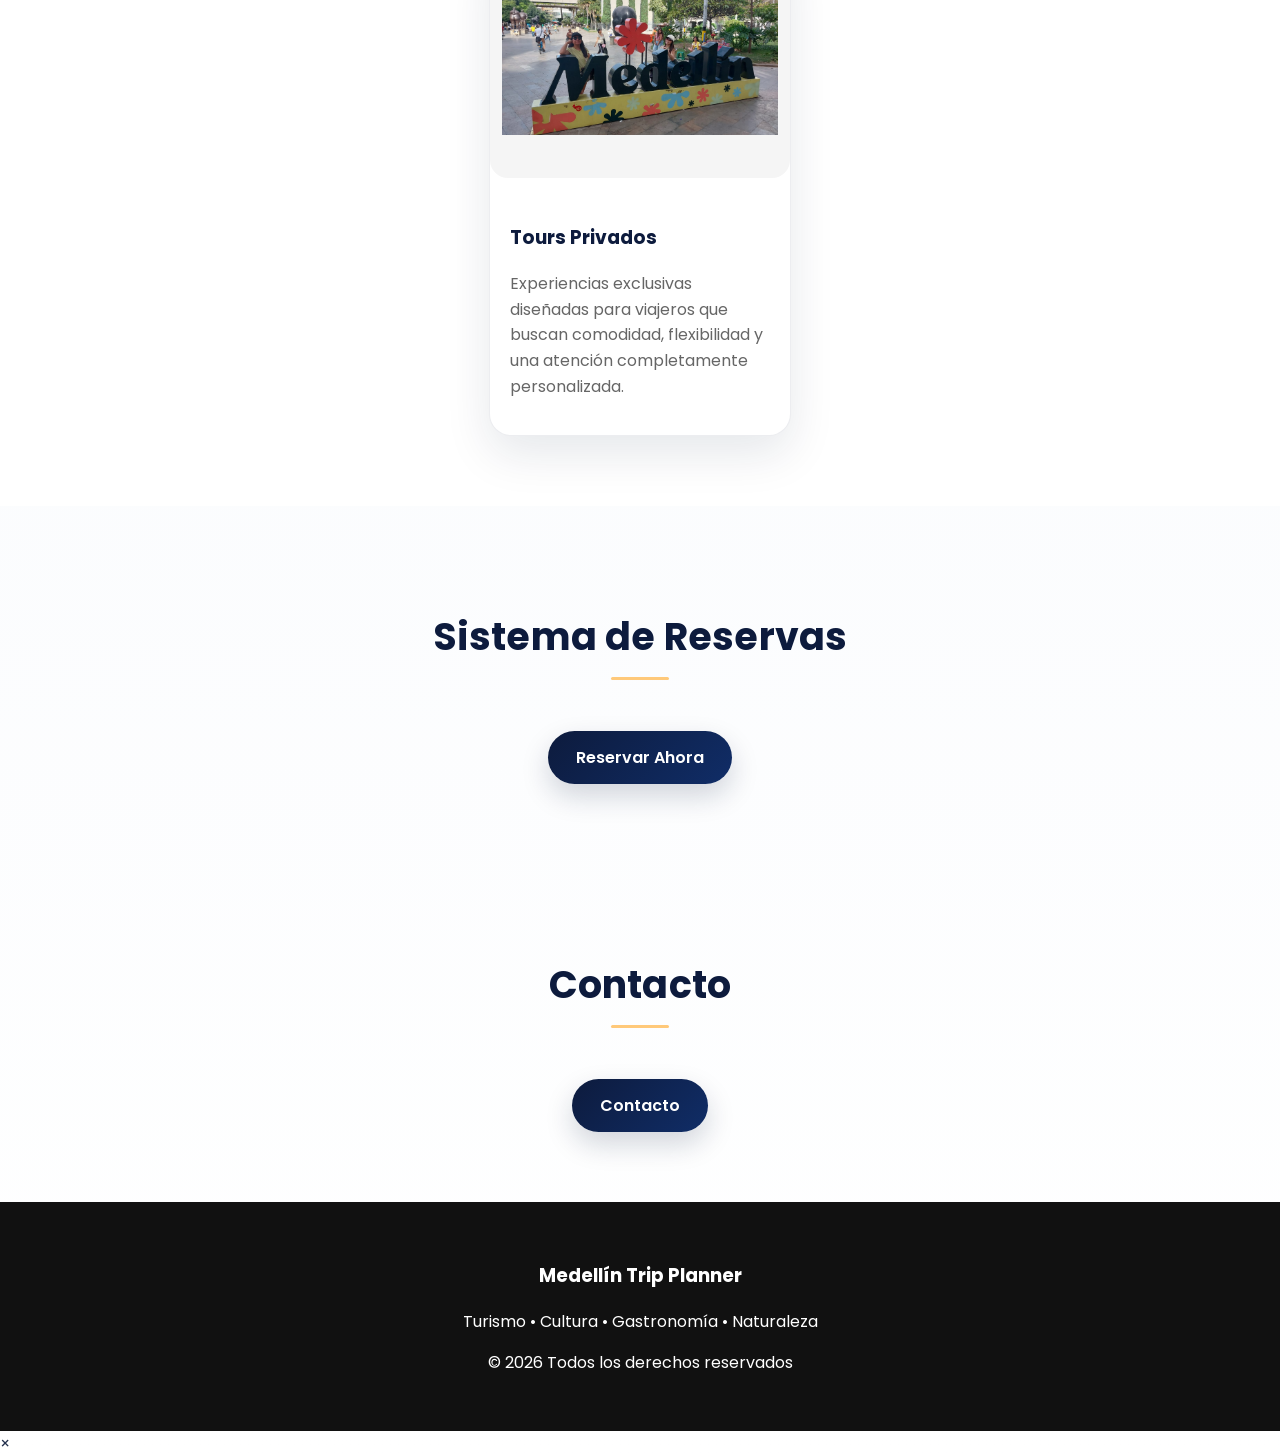
==== commit c581a648: "Replace corporate values section with new layout" ====
--- a/index.html
+++ b/index.html
@@ -282,11 +282,92 @@
       </article>
     </div>
 
-    <div class="corp-valores">
-      <div><strong>Confianza</strong><span>Operación segura y organizada.</span></div>
-      <div><strong>Experiencias curadas</strong><span>Productos pensados para cada viajero.</span></div>
-      <div><strong>Soporte humano</strong><span>Acompañamiento real antes y durante el viaje.</span></div>
-    </div>
+    <section class="mtp-valores-corporativos">
+
+  <div class="mtp-valor-box mtp-propuesta">
+
+    <span class="mtp-etiqueta">
+      Propuesta de valor
+    </span>
+
+    <h3>
+      Una forma diferente de descubrir Antioquia
+    </h3>
+
+    <p>
+      Medellín Trip Planner integra diferentes formas de viajar bajo una misma visión:
+      experiencias auténticas, operación organizada y marcas especializadas para cada
+      estilo de viajero.
+    </p>
+
+    <div class="mtp-checks">
+      <span>✓ Expertos locales</span>
+      <span>✓ Operación segura</span>
+      <span>✓ Experiencias personalizadas</span>
+      <span>✓ Servicio cercano</span>
+      <span>✓ Aliados especializados</span>
+      <span>✓ Turismo responsable</span>
+    </div>
+
+    <p class="mtp-frase-final">
+      Convertimos cada visita en una conexión real con Medellín y Antioquia.
+    </p>
+
+  </div>
+
+
+
+  <div class="mtp-mision-vision-grid">
+
+
+    <div class="mtp-valor-box">
+
+      <span class="mtp-icono">
+        🎯
+      </span>
+
+      <span class="mtp-etiqueta">
+        Nuestra misión
+      </span>
+
+      <h3>
+        Crear experiencias auténticas
+      </h3>
+
+      <p>
+        Crear experiencias turísticas auténticas e innovadoras que permitan descubrir
+        Medellín y Antioquia desde diferentes perspectivas, generando recuerdos
+        inolvidables para nuestros viajeros y aportando al desarrollo del turismo local.
+      </p>
+
+    </div>
+
+
+
+    <div class="mtp-valor-box">
+
+      <span class="mtp-icono">
+        🚀
+      </span>
+
+      <span class="mtp-etiqueta">
+        Nuestra visión
+      </span>
+
+      <h3>
+        Ser referentes en turismo
+      </h3>
+
+      <p>
+        Ser un grupo turístico referente en Antioquia, reconocido por integrar diferentes
+        marcas especializadas que ofrecen experiencias únicas, seguras y memorables
+        para viajeros nacionales e internacionales.
+      </p>
+
+    </div>
+  </div>
+
+</section>
 
     <div class="corp-cierre">
       <h3>Planeamos experiencias. Creamos recuerdos. Mostramos Antioquia al mundo.</h3>
--- a/style.css
+++ b/style.css
@@ -380,7 +380,7 @@
 }
 
 .hero::before{
-  content:"IDENTIDAD DE MARCA";
+  content:"GROUP";
   display:block;
   color:rgba(13,27,61,.62);
   font-size:12px;
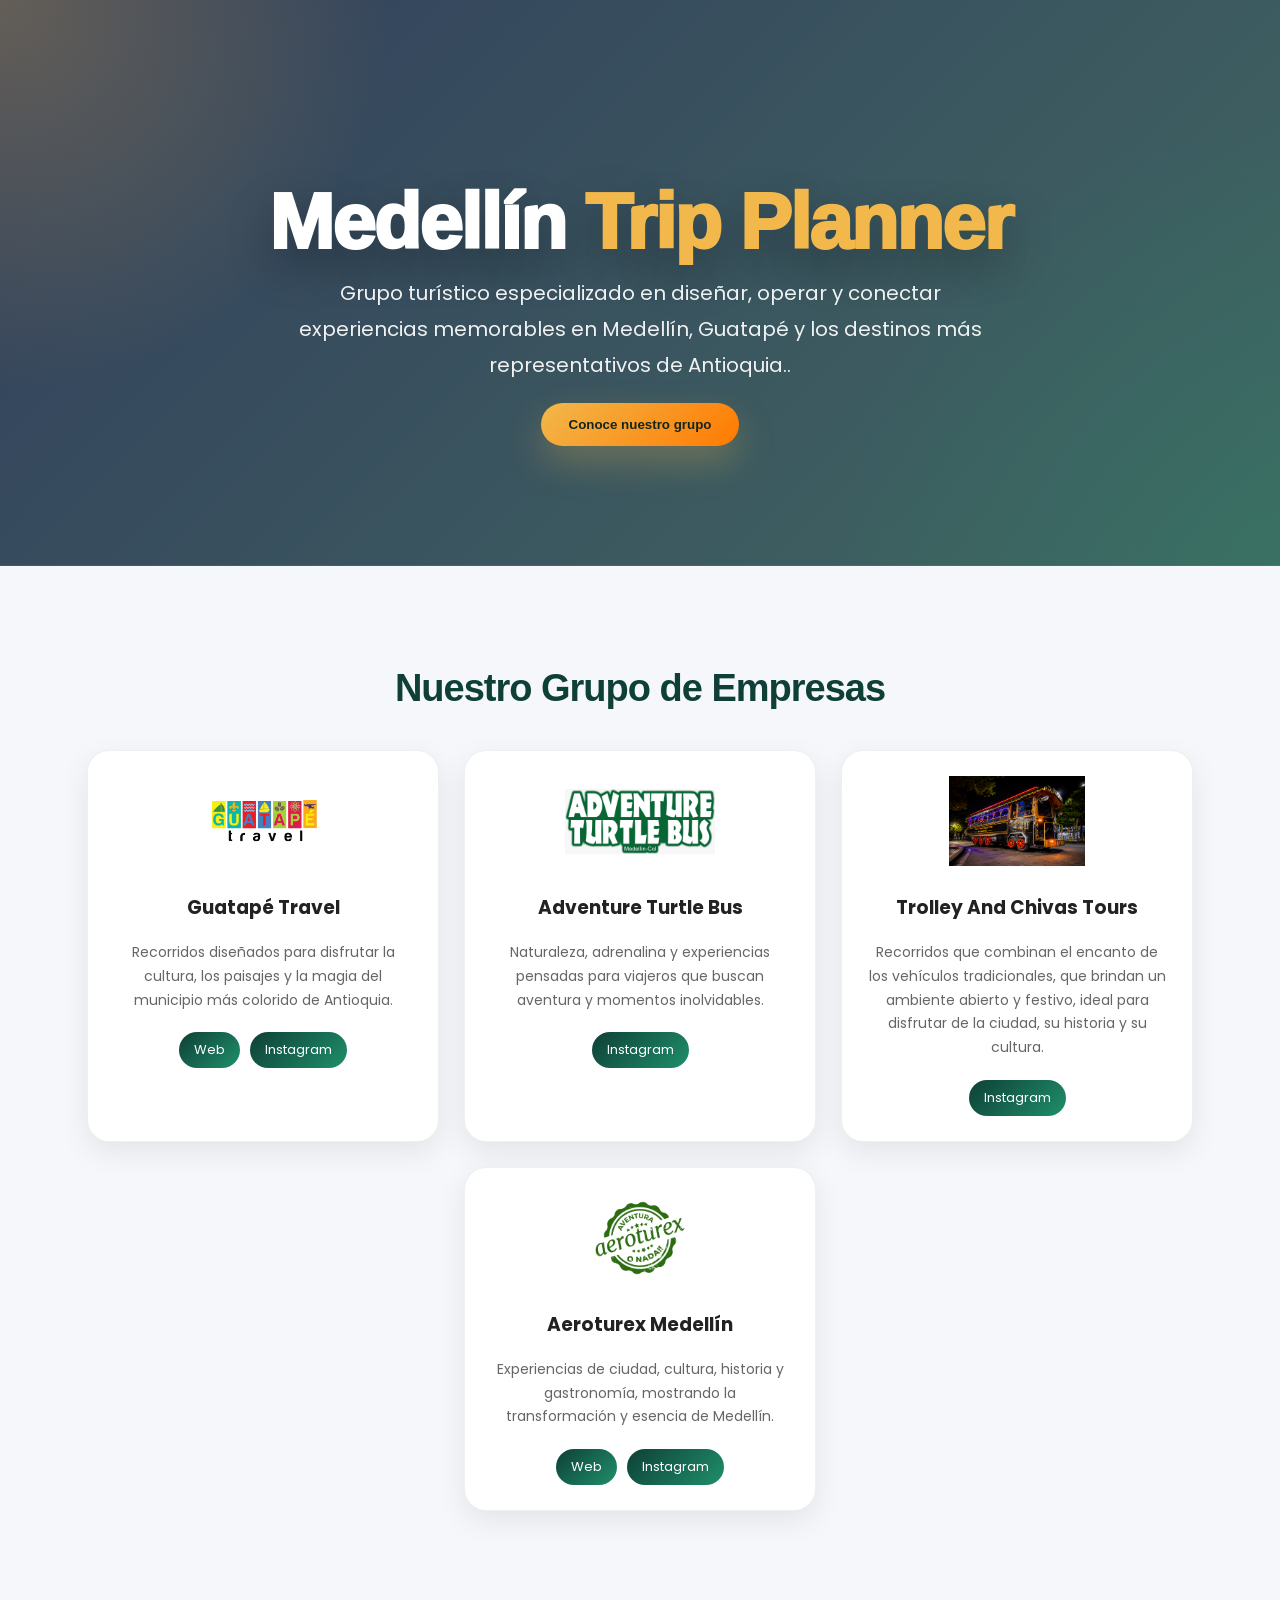
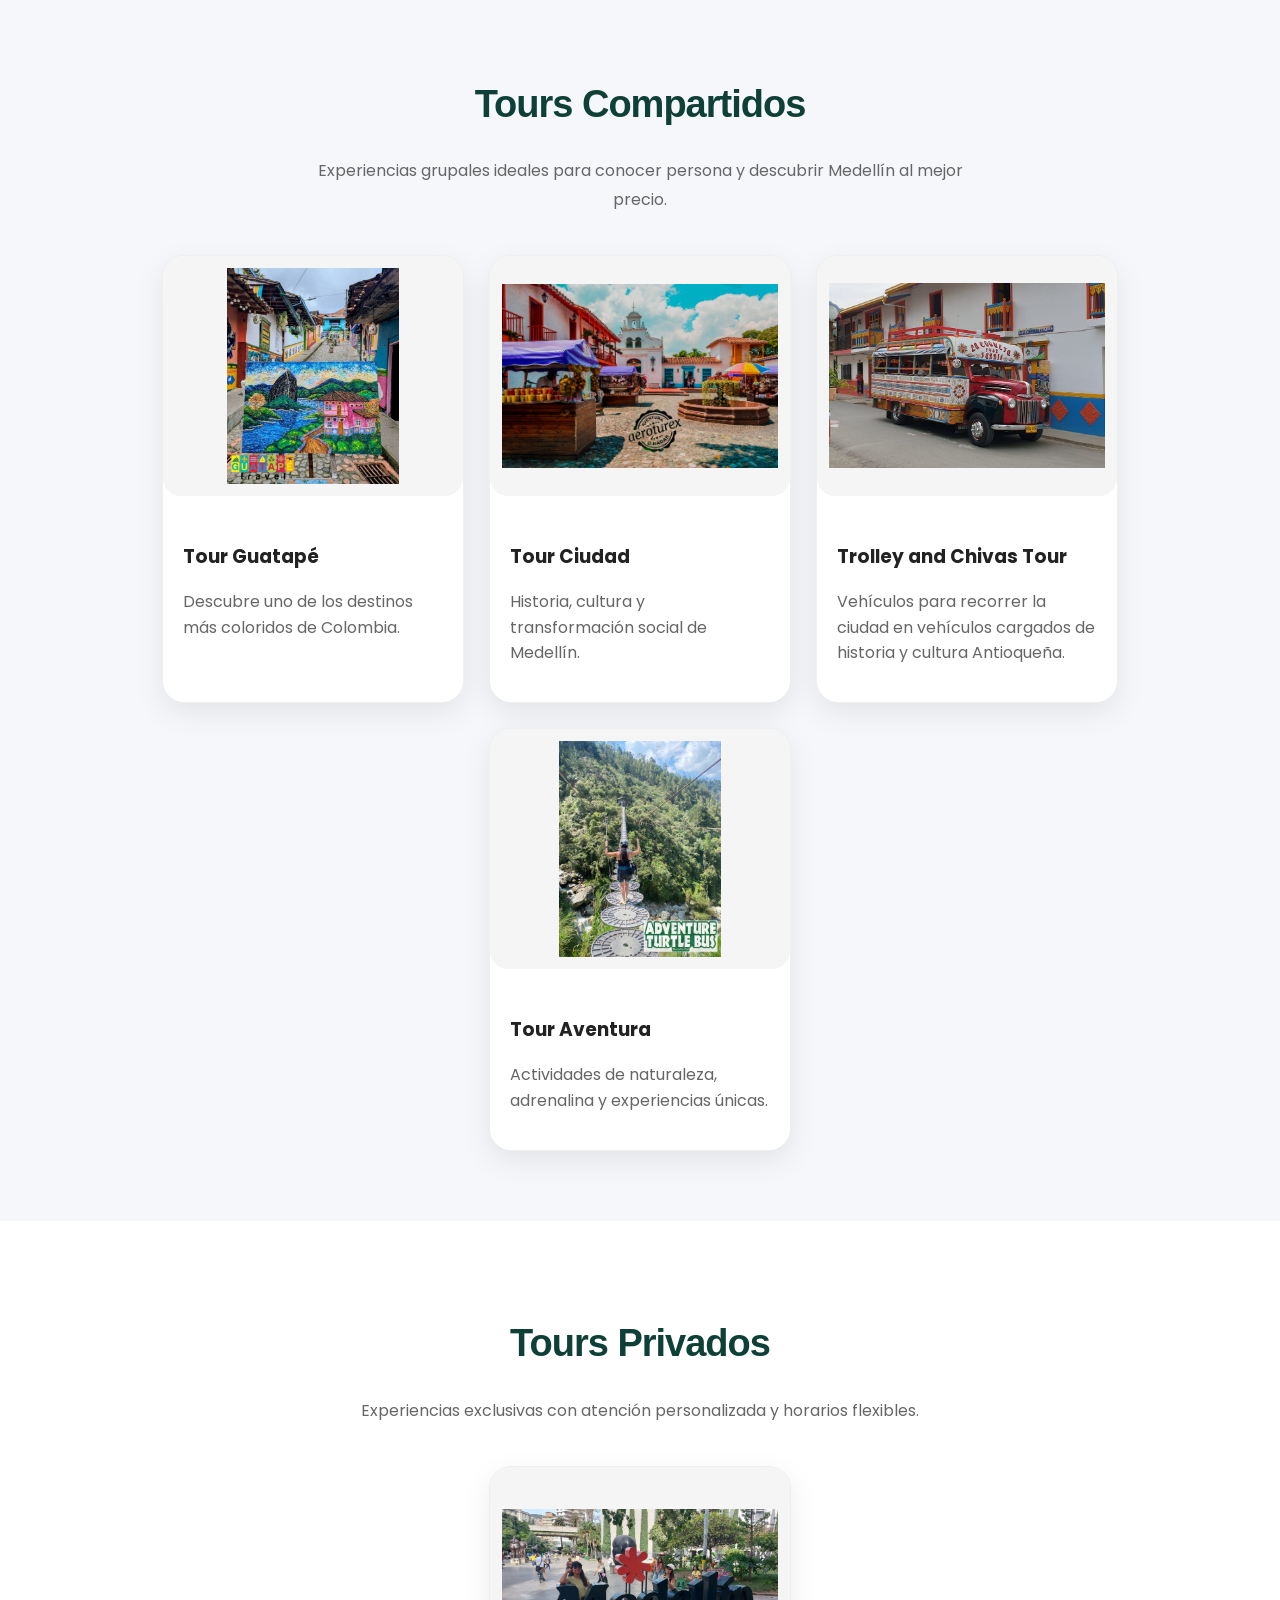
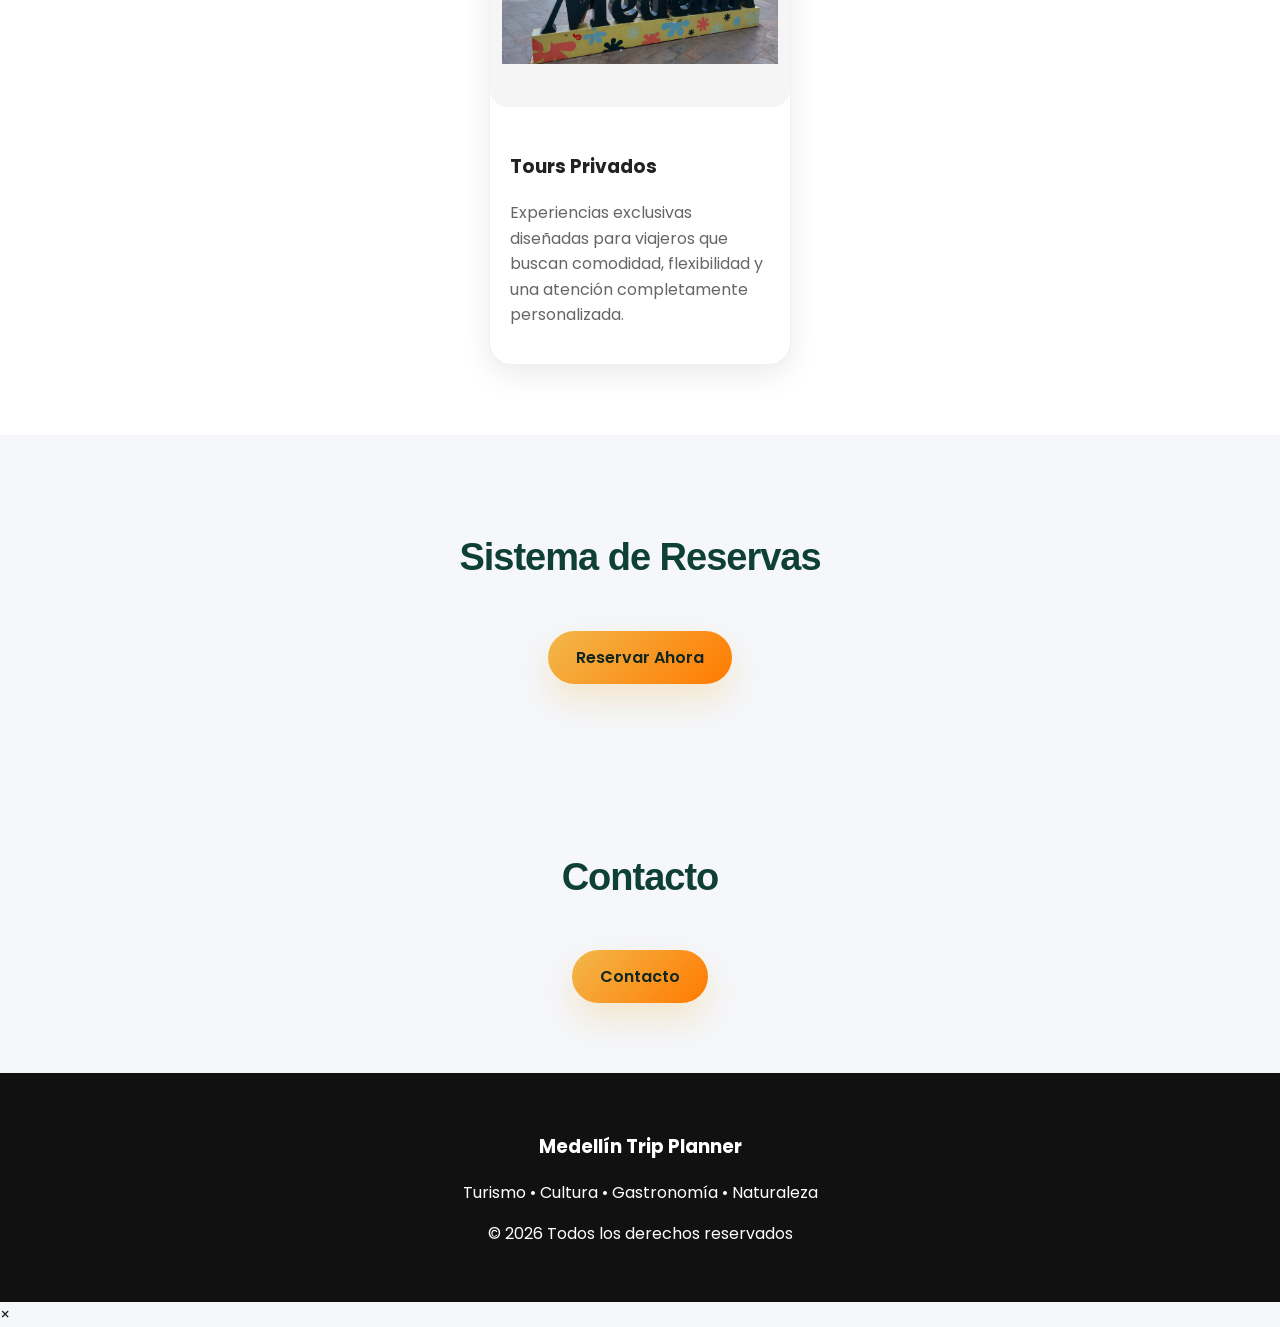
==== commit 907e2f5c: "Add files via upload" ====
--- a/index.html
+++ b/index.html
@@ -13,12 +13,12 @@
 <!-- HERO -->
 <section class="hero">
 
-  <h1>Medellín Trip Planner</h1>
+  <h1>Medellín <span>Trip Planner</span></h1>
   <p>Grupo turístico especializado en diseñar, operar y conectar experiencias memorables en Medellín, Guatapé y los destinos más representativos de Antioquia..</p>
 
-  <a href="#" class="btn btn-conocenos" onclick="abrirPresentacionCorporativa(event)">
+  <button class="btn btn-conocenos" onclick="abrirPresentacionCorporativa(event)">
     Conoce nuestro grupo
-  </a>
+  </button>
 
 </section>
 
@@ -282,92 +282,70 @@
       </article>
     </div>
 
+    <div class="corp-valores">
+      <div><strong>Confianza</strong><span>Operación segura y organizada.</span></div>
+      <div><strong>Experiencias curadas</strong><span>Productos pensados para cada viajero.</span></div>
+      <div><strong>Soporte humano</strong><span>Acompañamiento real antes y durante el viaje.</span></div>
+    </div>
+
     <section class="mtp-valores-corporativos">
-
-  <div class="mtp-valor-box mtp-propuesta">
-
-    <span class="mtp-etiqueta">
-      Propuesta de valor
-    </span>
-
-    <h3>
-      Una forma diferente de descubrir Antioquia
-    </h3>
-
-    <p>
-      Medellín Trip Planner integra diferentes formas de viajar bajo una misma visión:
-      experiencias auténticas, operación organizada y marcas especializadas para cada
-      estilo de viajero.
-    </p>
-
-    <div class="mtp-checks">
-      <span>✓ Expertos locales</span>
-      <span>✓ Operación segura</span>
-      <span>✓ Experiencias personalizadas</span>
-      <span>✓ Servicio cercano</span>
-      <span>✓ Aliados especializados</span>
-      <span>✓ Turismo responsable</span>
-    </div>
-
-    <p class="mtp-frase-final">
-      Convertimos cada visita en una conexión real con Medellín y Antioquia.
-    </p>
-
-  </div>
-
-
-
-  <div class="mtp-mision-vision-grid">
-
-
-    <div class="mtp-valor-box">
-
-      <span class="mtp-icono">
-        🎯
-      </span>
-
-      <span class="mtp-etiqueta">
-        Nuestra misión
-      </span>
-
-      <h3>
-        Crear experiencias auténticas
-      </h3>
-
-      <p>
-        Crear experiencias turísticas auténticas e innovadoras que permitan descubrir
-        Medellín y Antioquia desde diferentes perspectivas, generando recuerdos
-        inolvidables para nuestros viajeros y aportando al desarrollo del turismo local.
-      </p>
-
-    </div>
-
-
-
-    <div class="mtp-valor-box">
-
-      <span class="mtp-icono">
-        🚀
-      </span>
-
-      <span class="mtp-etiqueta">
-        Nuestra visión
-      </span>
-
-      <h3>
-        Ser referentes en turismo
-      </h3>
-
-      <p>
-        Ser un grupo turístico referente en Antioquia, reconocido por integrar diferentes
-        marcas especializadas que ofrecen experiencias únicas, seguras y memorables
-        para viajeros nacionales e internacionales.
-      </p>
-
-    </div>
-  </div>
-
-</section>
+      <div class="mtp-titulo-seccion">
+        <span>🌿 ADN CORPORATIVO</span>
+        <h2>Lo que nos hace diferentes</h2>
+        <p>Una visión turística integrada, profesional y humana para descubrir Medellín y Antioquia.</p>
+      </div>
+
+      <div class="mtp-valor-destacado">
+        <div class="mtp-card-icono">💎</div>
+
+        <div>
+          <span class="mtp-etiqueta-verde">Propuesta de valor</span>
+          <h3>Experiencias integradas bajo una misma visión</h3>
+          <p>
+            Medellín Trip Planner integra diferentes formas de viajar bajo una misma visión:
+            experiencias auténticas, operación organizada y marcas especializadas para cada
+            estilo de viajero.
+          </p>
+
+          <div class="mtp-checks-pro">
+            <span>✔ Expertos locales</span>
+            <span>✔ Operación segura</span>
+            <span>✔ Experiencias personalizadas</span>
+            <span>✔ Servicio cercano</span>
+            <span>✔ Aliados especializados</span>
+            <span>✔ Turismo responsable</span>
+          </div>
+
+          <p class="mtp-frase-destacada">
+            Convertimos cada visita en una conexión real con Medellín y Antioquia.
+          </p>
+        </div>
+      </div>
+
+      <div class="mtp-card-grid-pro">
+        <article class="mtp-card-corporativa">
+          <div class="mtp-card-icono">🎯</div>
+          <span class="mtp-etiqueta-verde">Nuestra misión</span>
+          <h3>Crear experiencias auténticas e innovadoras</h3>
+          <p>
+            Crear experiencias turísticas auténticas e innovadoras que permitan descubrir
+            Medellín y Antioquia desde diferentes perspectivas, generando recuerdos
+            inolvidables para nuestros viajeros y aportando al desarrollo del turismo local.
+          </p>
+        </article>
+
+        <article class="mtp-card-corporativa">
+          <div class="mtp-card-icono">🚀</div>
+          <span class="mtp-etiqueta-verde">Nuestra visión</span>
+          <h3>Ser referentes en turismo en Antioquia</h3>
+          <p>
+            Ser un grupo turístico referente en Antioquia, reconocido por integrar diferentes
+            marcas especializadas que ofrecen experiencias únicas, seguras y memorables
+            para viajeros nacionales e internacionales.
+          </p>
+        </article>
+      </div>
+    </section>
 
     <div class="corp-cierre">
       <h3>Planeamos experiencias. Creamos recuerdos. Mostramos Antioquia al mundo.</h3>
--- a/style.css
+++ b/style.css
@@ -349,296 +349,566 @@
 }
 }
 
-
-/* =========================================================
-   BRANDING MEDELLÍN TRIP PLANNER + MODAL CORPORATIVO
-   Cambios visuales seguros: no alteran la lógica de tours.
-========================================================= */
+/* ==============================
+   BRANDING MEDELLÍN TRIP PLANNER
+   Modal corporativo + diseño premium
+============================== */
+
 :root{
-  --mtp-azul:#0D1B3D;
-  --mtp-azul-suave:#ABC8E6;
-  --mtp-verde:#2BB7A6;
-  --mtp-ambar:#FFC97A;
-  --mtp-niebla:#F1F3F6;
-  --mtp-texto:#23304D;
-}
-
-body{
-  background:linear-gradient(180deg,#ffffff 0%,#f5f8fc 48%,#ffffff 100%);
-  color:var(--mtp-texto);
+  --mtp-azul:#0d1b3d;
+  --mtp-verde:#0e4037;
+  --mtp-verde-2:#1f8f6a;
+  --mtp-dorado:#f2b84b;
+  --mtp-naranja:#ff7a00;
+  --mtp-claro:#f7fbf4;
 }
 
 .hero{
   position:relative;
   overflow:hidden;
   background:
-    radial-gradient(circle at 80% 15%, rgba(43,183,166,.25), transparent 28%),
-    radial-gradient(circle at 15% 25%, rgba(171,200,230,.35), transparent 28%),
-    linear-gradient(135deg, #ffffff 0%, #eef6fb 52%, #ffffff 100%);
-  color:var(--mtp-azul);
-  padding:125px 20px 110px;
-}
-
-.hero::before{
-  content:"GROUP";
-  display:block;
-  color:rgba(13,27,61,.62);
-  font-size:12px;
-  letter-spacing:4px;
-  font-weight:700;
-  margin-bottom:18px;
+    radial-gradient(circle at top left, rgba(242,184,75,.26), transparent 28%),
+    radial-gradient(circle at bottom right, rgba(31,143,106,.22), transparent 32%),
+    linear-gradient(135deg, rgba(13,27,61,.84), rgba(14,64,55,.78)),
+    url('img/banner.jpg');
+  background-size:cover;
+  background-position:center;
 }
 
 .hero h1{
-  max-width:900px;
-  margin:0 auto 15px;
+  color:#ffffff;
+  font-size:clamp(42px, 7vw, 78px);
   line-height:.95;
-  letter-spacing:1px;
-  color:var(--mtp-azul);
-}
-
-.hero h1::after{
-  content:"";
-  display:block;
-  width:74px;
-  height:4px;
-  margin:22px auto 0;
-  border-radius:20px;
-  background:linear-gradient(90deg,var(--mtp-verde),var(--mtp-ambar));
+  font-weight:950;
+  letter-spacing:-2px;
+  margin-bottom:16px;
+  text-shadow:0 18px 45px rgba(0,0,0,.28);
+}
+
+.hero h1 span{
+  color:var(--mtp-dorado);
+  display:inline-block;
 }
 
 .hero p{
-  color:#52617f;
-  font-weight:300;
+  color:rgba(255,255,255,.92);
 }
 
 .btn,
+.btn-conocenos{
+  border:none;
+  cursor:pointer;
+  background:linear-gradient(135deg, var(--mtp-dorado), var(--mtp-naranja));
+  color:#10261f;
+  box-shadow:0 16px 36px rgba(242,184,75,.28);
+}
+
+.btn:hover,
+.btn-conocenos:hover{
+  background:linear-gradient(135deg, var(--mtp-verde), var(--mtp-verde-2));
+  color:#ffffff;
+}
+
+.logo-card,
+.card{
+  border:1px solid rgba(14,64,55,.08);
+}
+
+.section h2{
+  color:var(--mtp-verde);
+  font-weight:900;
+  letter-spacing:-1px;
+}
+
 .redes a{
-  background:linear-gradient(135deg,var(--mtp-azul),#102d67);
-  box-shadow:0 12px 28px rgba(13,27,61,.18);
-  border:0;
-}
-
-.btn:hover,
-.redes a:hover{
-  background:linear-gradient(135deg,var(--mtp-verde),#159b8c);
-}
-
-.section h2{
-  color:var(--mtp-azul);
-  letter-spacing:.2px;
-}
-
-.section h2::after{
-  content:"";
-  display:block;
-  width:58px;
-  height:3px;
-  margin:12px auto 0;
-  border-radius:30px;
-  background:var(--mtp-ambar);
-}
-
-.logo-card,
-.card,
-.modal-content{
-  border:1px solid rgba(13,27,61,.08);
-  box-shadow:0 18px 46px rgba(13,27,61,.10);
-}
-
-.logo-card h3,
-.card-info h3,
-#titulo-tour{
-  color:var(--mtp-azul);
-}
-
-/* Modal corporativo */
+  background:linear-gradient(135deg, var(--mtp-verde), var(--mtp-verde-2));
+}
+
+#descripcion h3{
+  color:var(--mtp-verde);
+}
+
 .modal-corporativo{
   display:none;
   position:fixed;
   inset:0;
+  background:rgba(5,13,22,.74);
+  backdrop-filter:blur(8px);
   z-index:100000;
-  background:rgba(13,27,61,.72);
-  backdrop-filter:blur(8px);
-  padding:24px;
+  padding:22px;
   box-sizing:border-box;
-  overflow:auto;
+  overflow-y:auto;
 }
 
 .modal-corporativo.activo{
-  display:flex;
-  align-items:center;
-  justify-content:center;
+  display:block;
 }
 
 .corporativo-card{
-  width:min(1120px,100%);
-  max-height:92vh;
-  overflow:auto;
   position:relative;
-  background:linear-gradient(180deg,#ffffff 0%,#f7fbff 100%);
-  border-radius:30px;
-  padding:36px;
-  box-shadow:0 35px 90px rgba(0,0,0,.32);
-  color:var(--mtp-texto);
+  width:min(1120px, 96vw);
+  margin:24px auto;
+  padding:34px;
+  border-radius:34px;
+  background:
+    radial-gradient(circle at top left, rgba(242,184,75,.32), transparent 28%),
+    radial-gradient(circle at top right, rgba(31,143,106,.22), transparent 30%),
+    linear-gradient(135deg, #ffffff 0%, #f7fbf4 48%, #eef8f2 100%);
+  box-shadow:0 30px 90px rgba(0,0,0,.32);
+  border:1px solid rgba(255,255,255,.62);
+  overflow:hidden;
 }
 
 .corporativo-card::before{
   content:"";
   position:absolute;
+  width:220px;
+  height:220px;
   right:-90px;
   top:-90px;
-  width:260px;
-  height:260px;
-  background:radial-gradient(circle,rgba(43,183,166,.25),transparent 68%);
-  pointer-events:none;
+  background:rgba(242,184,75,.22);
+  border-radius:50%;
+}
+
+.corporativo-card::after{
+  content:"";
+  position:absolute;
+  width:160px;
+  height:160px;
+  left:-70px;
+  bottom:-70px;
+  background:rgba(31,143,106,.18);
+  border-radius:50%;
 }
 
 .cerrar-corporativo{
-  position:sticky;
-  top:0;
-  float:right;
+  position:absolute;
+  right:22px;
+  top:18px;
   width:44px;
   height:44px;
   border:0;
   border-radius:50%;
-  background:var(--mtp-azul);
-  color:white;
+  background:var(--mtp-verde);
+  color:#ffffff;
   font-size:30px;
   line-height:1;
   cursor:pointer;
-  z-index:2;
+  z-index:3;
+  box-shadow:0 14px 30px rgba(14,64,55,.22);
+}
+
+.corp-header,
+.corp-intro,
+.corp-grid,
+.corp-valores,
+.mtp-valores-corporativos,
+.corp-cierre{
+  position:relative;
+  z-index:1;
 }
 
 .corp-header{
-  text-align:left;
-  max-width:760px;
-  margin-bottom:22px;
+  text-align:center;
+  max-width:820px;
+  margin:0 auto 26px;
 }
 
 .corp-etiqueta{
   display:inline-block;
-  color:var(--mtp-azul);
+  color:#ffffff;
+  background:linear-gradient(135deg, var(--mtp-verde), var(--mtp-verde-2));
+  border-radius:999px;
+  padding:9px 18px;
   font-size:12px;
-  font-weight:700;
-  letter-spacing:3px;
+  font-weight:900;
+  letter-spacing:2px;
   text-transform:uppercase;
-  margin-bottom:10px;
+  margin-bottom:16px;
+  box-shadow:0 10px 25px rgba(14,64,55,.18);
 }
 
 .corp-header h2{
   margin:0;
-  font-size:clamp(38px,6vw,72px);
+  color:var(--mtp-verde);
+  font-size:clamp(38px, 6vw, 76px);
   line-height:.95;
-  color:var(--mtp-azul);
+  font-weight:950;
+  letter-spacing:-2px;
 }
 
 .corp-header h2 span{
-  color:var(--mtp-verde);
-}
-
-.corp-header p,
+  color:var(--mtp-dorado);
+}
+
+.corp-header p{
+  color:rgba(13,27,61,.76);
+  font-size:18px;
+  line-height:1.7;
+  margin:18px auto 0;
+}
+
+.corp-intro{
+  max-width:920px;
+  margin:0 auto 28px;
+  padding:24px 28px;
+  border-radius:24px;
+  background:rgba(255,255,255,.72);
+  border:1px solid rgba(14,64,55,.10);
+  box-shadow:0 16px 38px rgba(13,27,61,.08);
+}
+
 .corp-intro p{
-  color:#52617f;
+  margin:0;
+  color:rgba(13,27,61,.78);
   line-height:1.8;
-  font-size:17px;
-}
-
-.corp-intro{
-  background:white;
-  border-left:5px solid var(--mtp-ambar);
-  padding:18px 22px;
-  border-radius:18px;
-  margin:18px 0 26px;
-  box-shadow:0 12px 30px rgba(13,27,61,.07);
+  font-size:16px;
 }
 
 .corp-grid{
   display:grid;
-  grid-template-columns:repeat(4,1fr);
+  grid-template-columns:repeat(4, minmax(0, 1fr));
   gap:18px;
 }
 
 .corp-brand{
-  background:white;
-  border:1px solid rgba(13,27,61,.08);
-  border-radius:22px;
-  padding:20px;
-  box-shadow:0 12px 28px rgba(13,27,61,.08);
+  background:#ffffff;
+  border-radius:26px;
+  padding:22px;
+  text-align:center;
+  border:1px solid rgba(14,64,55,.10);
+  box-shadow:0 16px 38px rgba(13,27,61,.09);
+  transition:.3s ease;
+}
+
+.corp-brand:hover{
+  transform:translateY(-6px);
+  box-shadow:0 24px 50px rgba(13,27,61,.14);
 }
 
 .corp-brand img{
-  width:120px;
-  height:76px;
+  width:140px;
+  height:82px;
   object-fit:contain;
-  display:block;
-  margin-bottom:12px;
+  margin-bottom:14px;
 }
 
 .corp-brand h3{
-  color:var(--mtp-azul);
-  margin:8px 0;
-  font-size:18px;
+  color:var(--mtp-verde);
+  margin:0 0 10px;
+  font-size:20px;
 }
 
 .corp-brand p{
-  color:#5c6984;
+  color:rgba(13,27,61,.70);
+  line-height:1.65;
   font-size:14px;
-  line-height:1.65;
+  margin:0;
 }
 
 .corp-valores{
   display:grid;
-  grid-template-columns:repeat(3,1fr);
-  gap:14px;
+  grid-template-columns:repeat(3, minmax(0, 1fr));
+  gap:16px;
   margin-top:24px;
 }
 
 .corp-valores div{
-  background:linear-gradient(135deg,#eef7fb,#ffffff);
-  border-radius:18px;
   padding:18px;
-  border:1px solid rgba(43,183,166,.18);
+  border-radius:22px;
+  background:linear-gradient(135deg, rgba(14,64,55,.96), rgba(31,143,106,.94));
+  color:#ffffff;
+  box-shadow:0 18px 42px rgba(14,64,55,.18);
+}
+
+.corp-valores strong,
+.corp-valores span{
+  display:block;
 }
 
 .corp-valores strong{
-  display:block;
-  color:var(--mtp-azul);
+  font-size:18px;
   margin-bottom:6px;
 }
 
 .corp-valores span{
-  color:#61708c;
   font-size:14px;
+  color:rgba(255,255,255,.84);
+  line-height:1.5;
+}
+
+/* ==============================
+   ADN CORPORATIVO COLOR PREMIUM
+============================== */
+
+.mtp-valores-corporativos {
+  position: relative;
+  margin-top: 42px;
+  padding: 38px 26px;
+  border-radius: 34px;
+  overflow: hidden;
+  background:
+    radial-gradient(circle at top left, rgba(242,184,75,.35), transparent 32%),
+    radial-gradient(circle at top right, rgba(31,143,106,.28), transparent 34%),
+    linear-gradient(135deg, #f7fbf4 0%, #ffffff 48%, #eef8f2 100%);
+  border: 1px solid rgba(14, 64, 55, 0.14);
+  box-shadow: inset 0 1px 0 rgba(255,255,255,.8);
+}
+
+.mtp-valores-corporativos::before {
+  content: "";
+  position: absolute;
+  width: 180px;
+  height: 180px;
+  right: -70px;
+  top: -70px;
+  background: rgba(242,184,75,.28);
+  border-radius: 50%;
+}
+
+.mtp-valores-corporativos::after {
+  content: "";
+  position: absolute;
+  width: 140px;
+  height: 140px;
+  left: -60px;
+  bottom: -60px;
+  background: rgba(31,143,106,.22);
+  border-radius: 50%;
+}
+
+.mtp-titulo-seccion,
+.mtp-valor-destacado,
+.mtp-card-grid-pro {
+  position: relative;
+  z-index: 1;
+}
+
+.mtp-titulo-seccion {
+  text-align: center;
+  margin-bottom: 30px;
+}
+
+.mtp-titulo-seccion span {
+  display: inline-flex;
+  align-items: center;
+  gap: 8px;
+  color: #ffffff;
+  background: linear-gradient(135deg, #0e4037, #1f8f6a);
+  border-radius: 999px;
+  padding: 9px 18px;
+  font-size: 12px;
+  font-weight: 900;
+  letter-spacing: 2px;
+  text-transform: uppercase;
+  box-shadow: 0 10px 24px rgba(14, 64, 55, 0.18);
+  margin-bottom: 16px;
+}
+
+.mtp-titulo-seccion h2 {
+  margin: 0;
+  color: #0e4037;
+  font-size: clamp(30px, 4vw, 48px);
+  line-height: 1;
+  font-weight: 950;
+  letter-spacing: -1.4px;
+}
+
+.mtp-titulo-seccion p {
+  max-width: 720px;
+  margin: 14px auto 0;
+  color: rgba(13, 27, 61, 0.72);
+  font-size: 16px;
+  line-height: 1.65;
+}
+
+.mtp-valor-destacado {
+  display: grid;
+  grid-template-columns: 86px 1fr;
+  gap: 22px;
+  padding: 32px;
+  margin-bottom: 22px;
+  border-radius: 30px;
+  background:
+    radial-gradient(circle at top right, rgba(242,184,75,.28), transparent 32%),
+    linear-gradient(135deg, rgba(14,64,55,.96), rgba(31,143,106,.94));
+  color: #ffffff;
+  box-shadow: 0 22px 50px rgba(14, 64, 55, 0.22);
+}
+
+.mtp-valor-destacado h3,
+.mtp-valor-destacado p,
+.mtp-valor-destacado .mtp-etiqueta-verde {
+  color: #ffffff;
+}
+
+.mtp-valor-destacado .mtp-etiqueta-verde {
+  background: rgba(255,255,255,.14);
+  border: 1px solid rgba(255,255,255,.22);
+  padding: 7px 13px;
+  border-radius: 999px;
+}
+
+.mtp-valor-destacado .mtp-card-icono {
+  background: rgba(255,255,255,.16);
+  border-color: rgba(255,255,255,.28);
+}
+
+.mtp-card-grid-pro {
+  display: grid;
+  grid-template-columns: repeat(2, minmax(0, 1fr));
+  gap: 22px;
+}
+
+.mtp-card-corporativa {
+  position: relative;
+  overflow: hidden;
+  padding: 30px;
+  border-radius: 30px;
+  background: #ffffff;
+  border: 1px solid rgba(14, 64, 55, 0.14);
+  box-shadow: 0 18px 42px rgba(13, 27, 61, 0.11);
+}
+
+.mtp-card-corporativa:nth-child(1) {
+  background:
+    radial-gradient(circle at top right, rgba(242,184,75,.28), transparent 35%),
+    #ffffff;
+}
+
+.mtp-card-corporativa:nth-child(2) {
+  background:
+    radial-gradient(circle at top right, rgba(31,143,106,.22), transparent 35%),
+    #ffffff;
+}
+
+.mtp-card-corporativa::before {
+  content: "";
+  position: absolute;
+  inset: 0 auto 0 0;
+  width: 7px;
+  background: linear-gradient(180deg, #f2b84b, #1f8f6a, #0e4037);
+}
+
+.mtp-card-icono {
+  width: 64px;
+  height: 64px;
+  display: grid;
+  place-items: center;
+  border-radius: 22px;
+  font-size: 32px;
+  margin-bottom: 18px;
+  background: linear-gradient(135deg, rgba(242,184,75,.28), rgba(31,143,106,.16));
+  border: 1px solid rgba(14, 64, 55, 0.14);
+  box-shadow: inset 0 1px 0 rgba(255,255,255,.8);
+}
+
+.mtp-etiqueta-verde {
+  display: inline-block;
+  color: #0e4037;
+  font-size: 12px;
+  font-weight: 900;
+  letter-spacing: 2px;
+  text-transform: uppercase;
+  margin-bottom: 10px;
+}
+
+.mtp-card-corporativa h3,
+.mtp-valor-destacado h3 {
+  margin: 0 0 12px;
+  font-size: clamp(22px, 3vw, 32px);
+  line-height: 1.12;
+  font-weight: 950;
+}
+
+.mtp-card-corporativa h3{
+  color:#0e4037;
+}
+
+.mtp-card-corporativa p {
+  color: rgba(13, 27, 61, 0.74);
+  line-height: 1.75;
+  margin: 0;
+}
+
+.mtp-checks-pro {
+  display: grid;
+  grid-template-columns: repeat(2, minmax(0, 1fr));
+  gap: 10px;
+  margin: 22px 0;
+}
+
+.mtp-checks-pro span {
+  background: rgba(255,255,255,.15);
+  border: 1px solid rgba(255,255,255,.22);
+  color: #ffffff;
+  border-radius: 999px;
+  padding: 11px 14px;
+  font-size: 14px;
+  font-weight: 800;
+}
+
+.mtp-frase-destacada {
+  background: rgba(242,184,75,.22);
+  border-left: 5px solid #f2b84b;
+  border-radius: 16px;
+  padding: 15px 18px;
+  color: #ffffff !important;
+  font-weight: 900;
 }
 
 .corp-cierre{
   text-align:center;
-  margin-top:26px;
-  padding-top:22px;
-  border-top:1px solid rgba(13,27,61,.10);
+  margin-top:28px;
+  padding:26px;
+  border-radius:28px;
+  background:
+    radial-gradient(circle at top left, rgba(242,184,75,.30), transparent 35%),
+    linear-gradient(135deg, rgba(255,255,255,.80), rgba(255,255,255,.55));
+  border:1px solid rgba(14,64,55,.10);
 }
 
 .corp-cierre h3{
-  color:var(--mtp-azul);
-  font-size:22px;
-}
-
-@media(max-width:900px){
-  .corp-grid,
-  .corp-valores{
-    grid-template-columns:1fr 1fr;
-  }
-}
-
-@media(max-width:600px){
+  margin:0;
+  color:var(--mtp-verde);
+  font-size:clamp(22px, 3vw, 34px);
+  line-height:1.18;
+}
+
+@media (max-width: 980px){
+  .corp-grid{
+    grid-template-columns:repeat(2, minmax(0, 1fr));
+  }
+}
+
+@media (max-width: 760px) {
   .corporativo-card{
     padding:24px 18px;
-    border-radius:22px;
+    border-radius:28px;
+  }
+
+  .corp-header h2{
+    font-size:clamp(36px, 12vw, 54px);
   }
 
   .corp-grid,
-  .corp-valores{
+  .corp-valores,
+  .mtp-card-grid-pro,
+  .mtp-checks-pro{
     grid-template-columns:1fr;
   }
-}
+
+  .mtp-valores-corporativos {
+    padding: 28px 18px;
+    border-radius: 26px;
+  }
+
+  .mtp-valor-destacado {
+    grid-template-columns: 1fr;
+    padding: 24px;
+  }
+
+  .mtp-card-corporativa {
+    padding: 24px;
+  }
+}
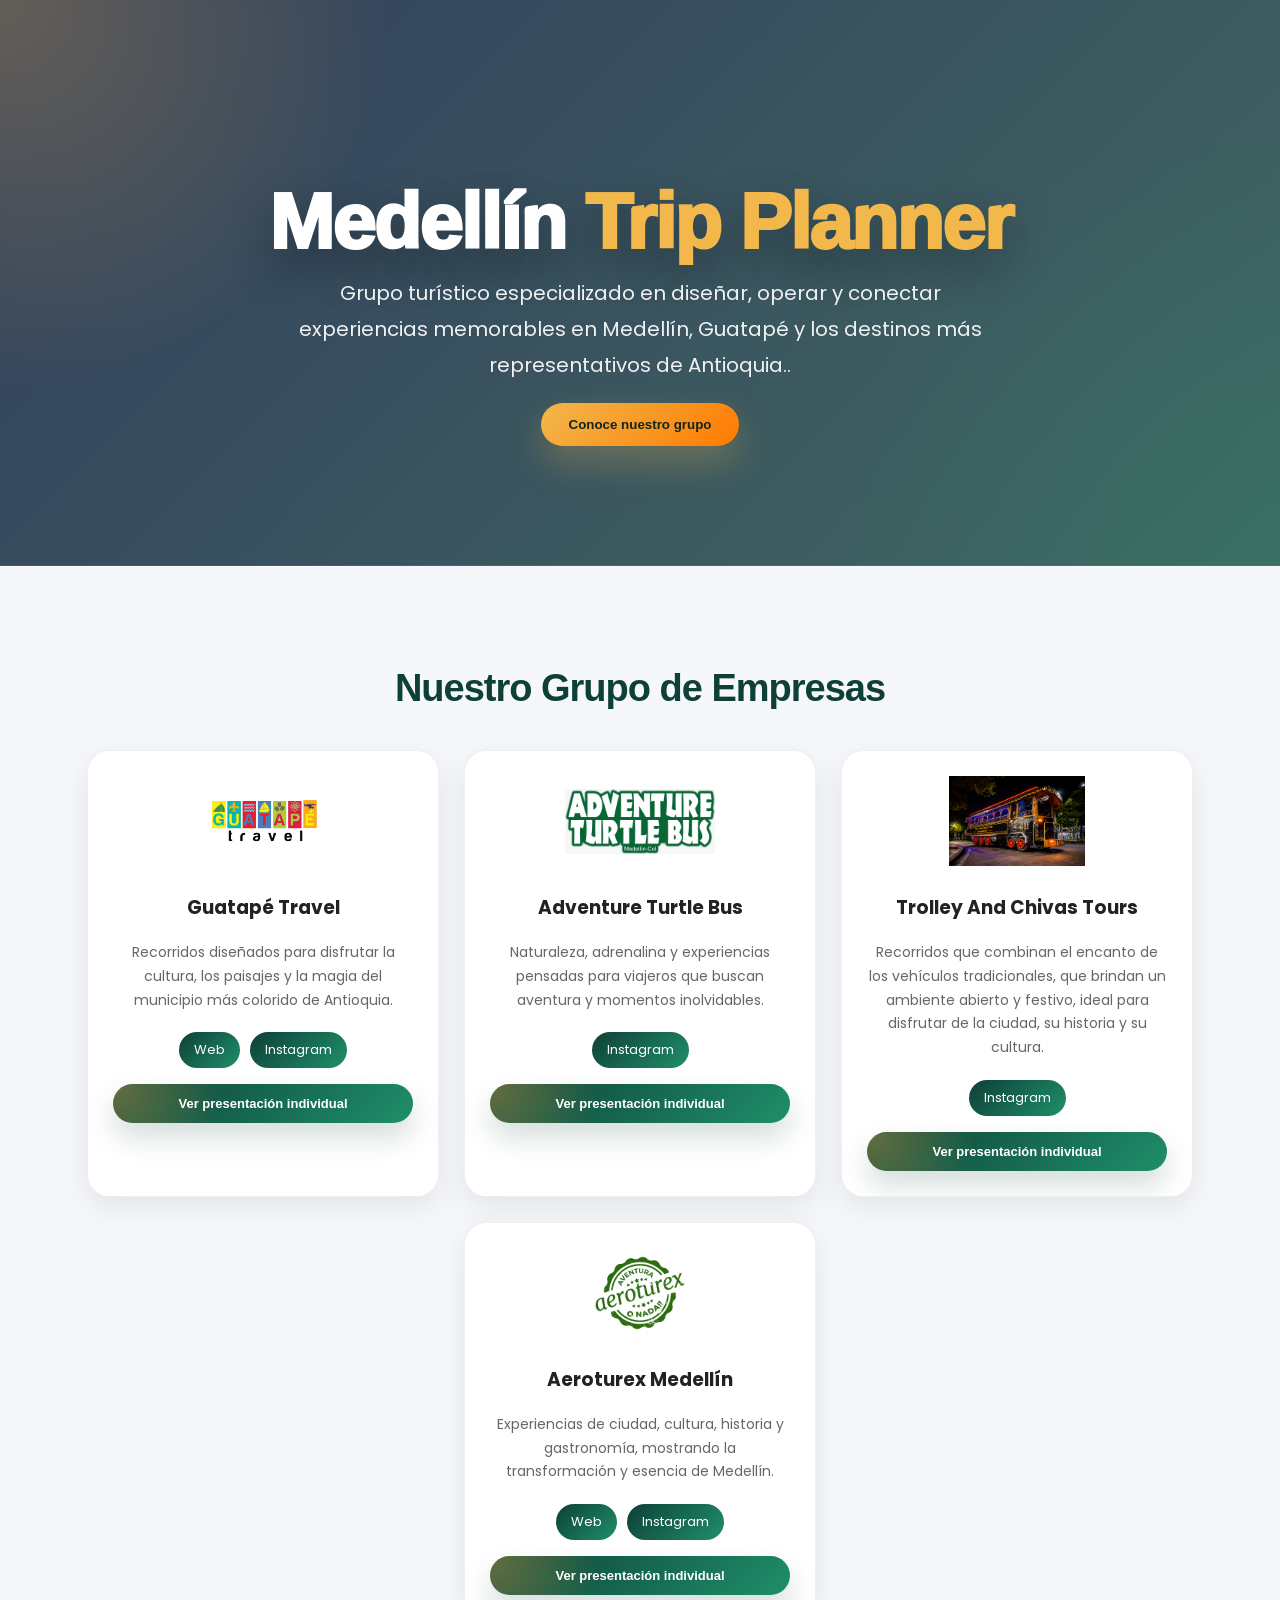
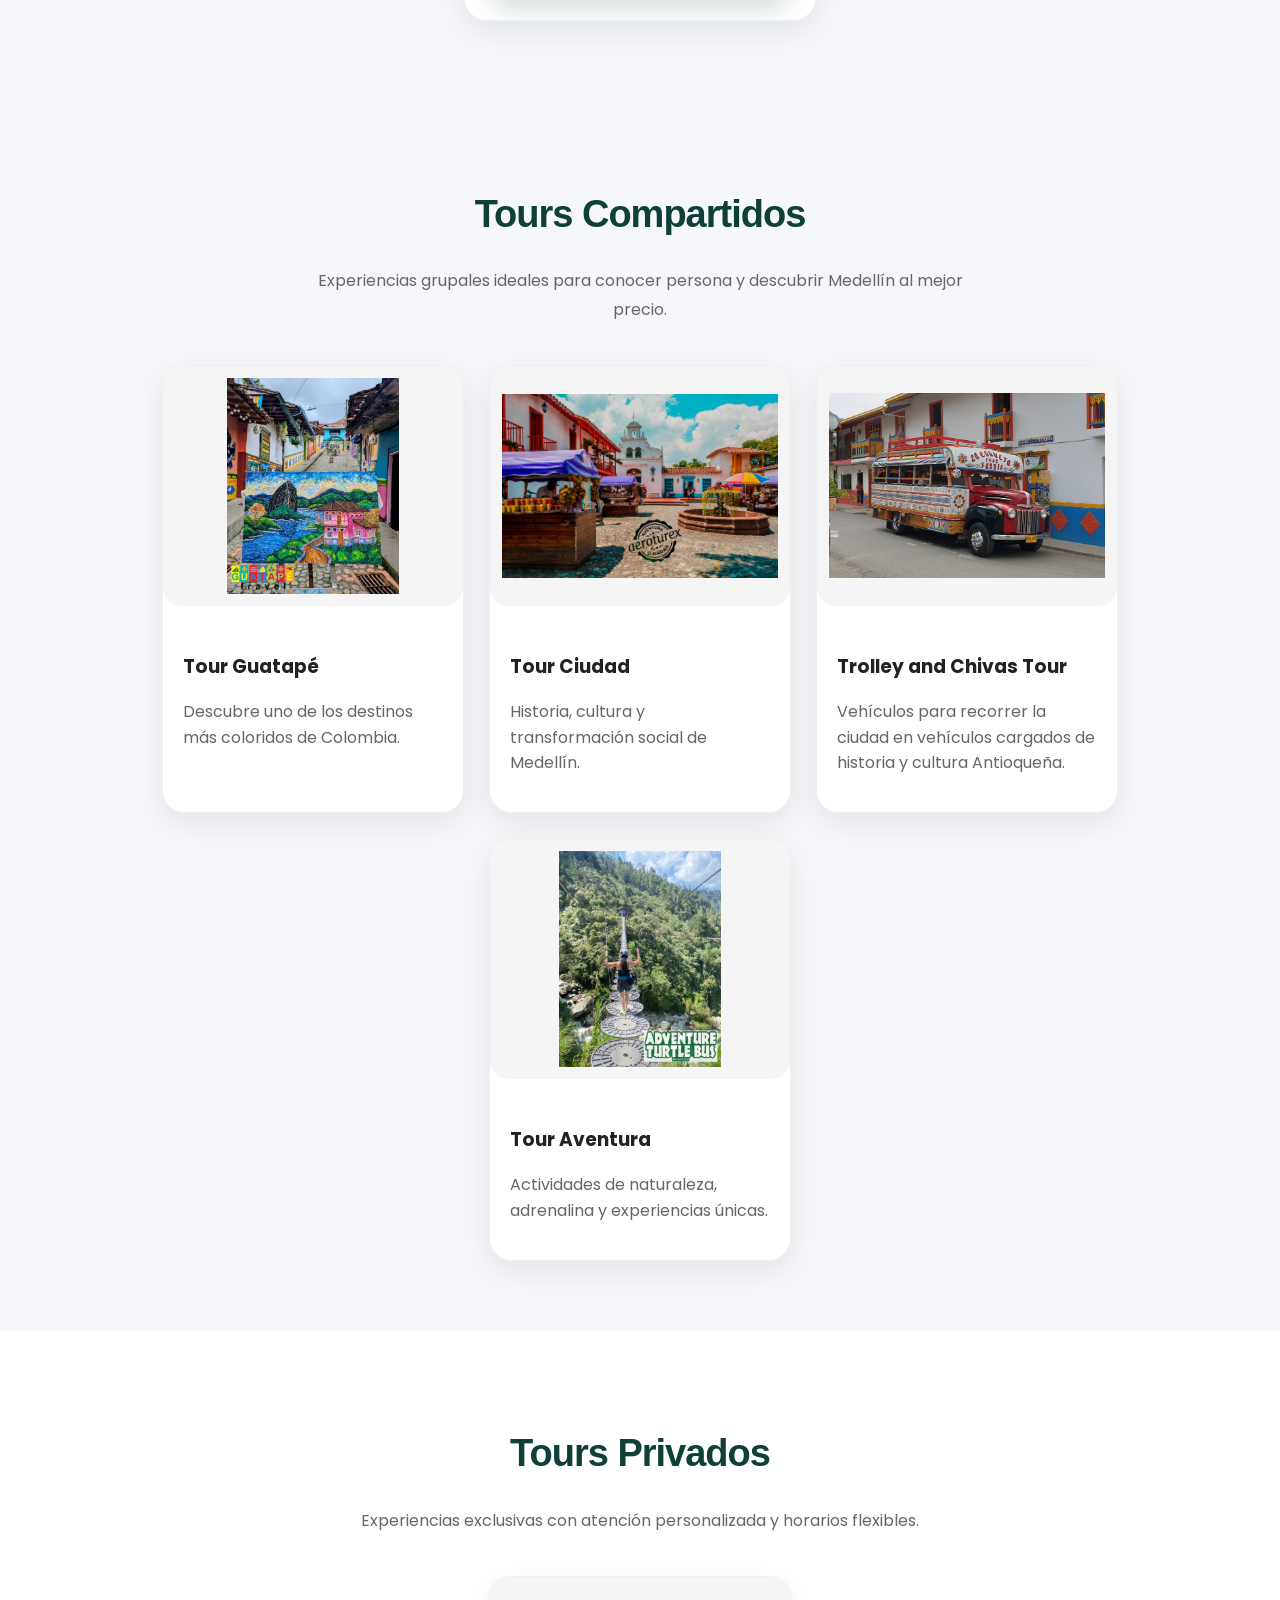
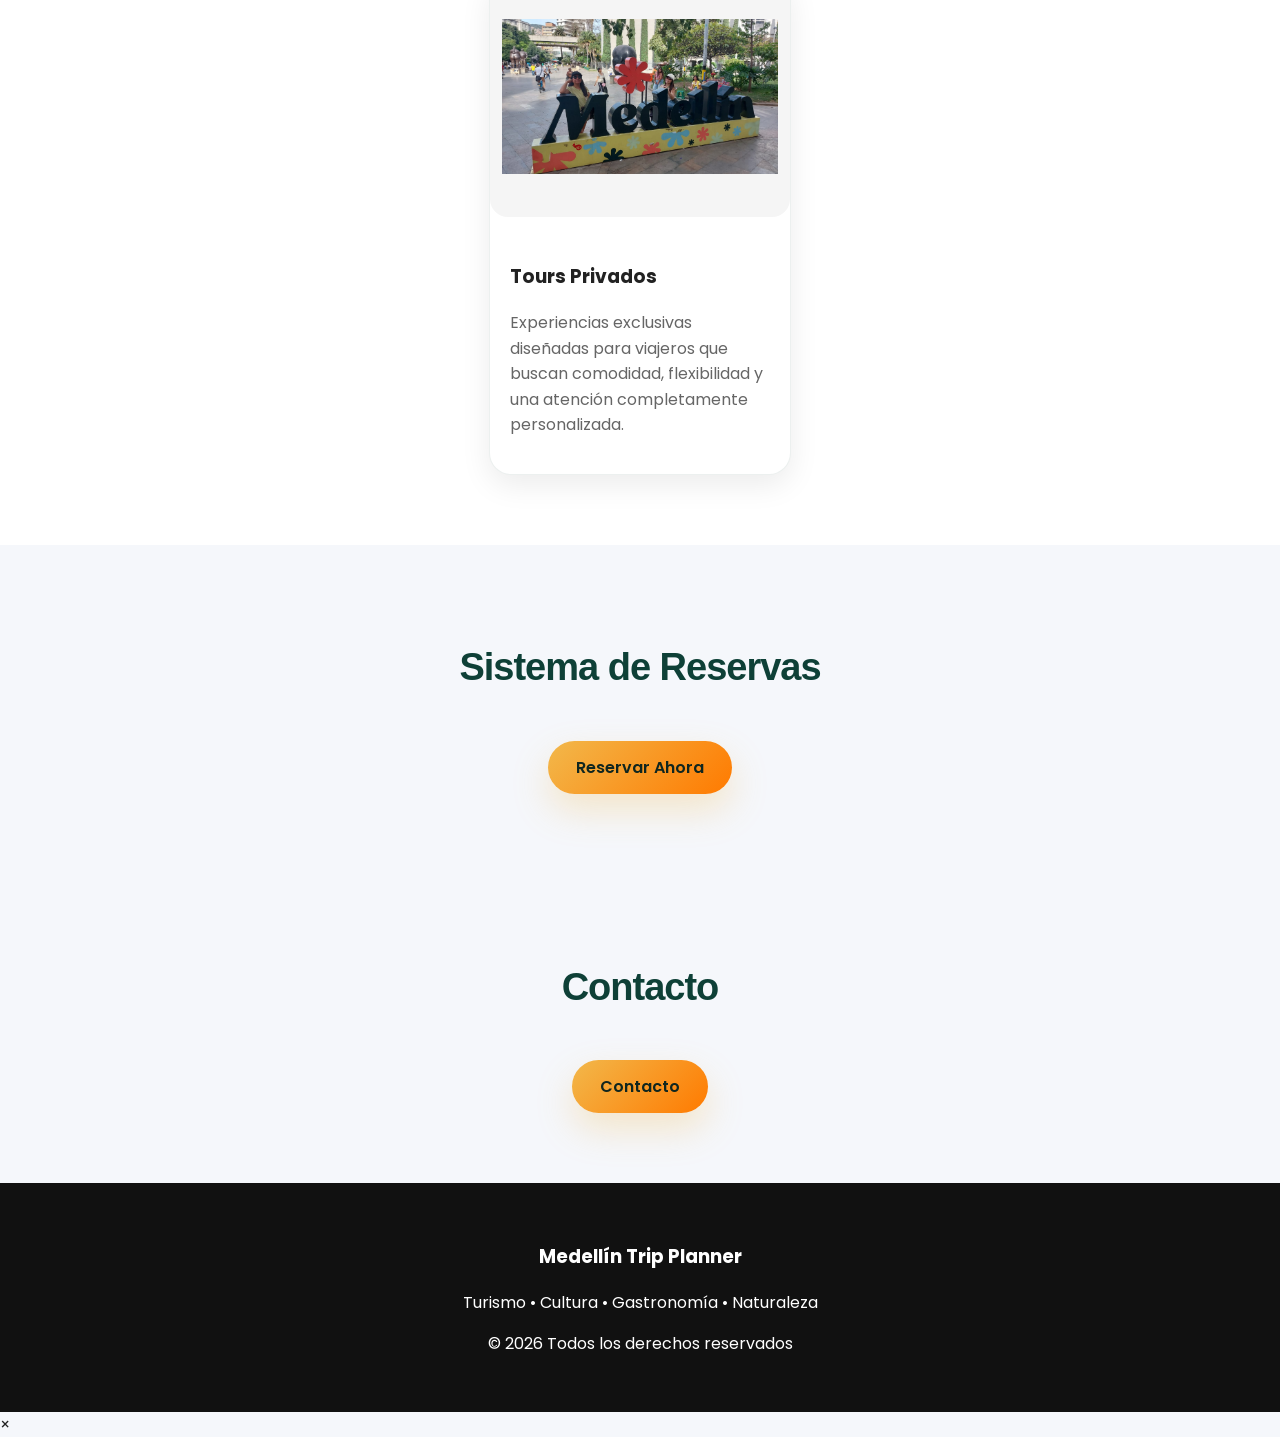
==== commit bb5c51ab: "Add files via upload" ====
--- a/index.html
+++ b/index.html
@@ -42,6 +42,10 @@
         <a href="https://www.instagram.com/guatape.travel/" target="_blank">Instagram</a>
       </div>
 
+      <button class="btn-empresa-presentacion" onclick="abrirEmpresaIndividual('guatape')">
+        Ver presentación individual
+      </button>
+
     </div>
 
     <div class="logo-card">
@@ -56,6 +60,10 @@
         <a href="https://www.instagram.com/turtlebusmedellin/" target="_blank">Instagram</a>
       </div>
 
+      <button class="btn-empresa-presentacion" onclick="abrirEmpresaIndividual('turtle')">
+        Ver presentación individual
+      </button>
+
     </div>
 
     <div class="logo-card">
@@ -69,6 +77,10 @@
       <div class="redes">
         <a href="https://www.instagram.com/chivasytours_lascoquetas/" target="_blank">Instagram</a>
       </div>
+
+      <button class="btn-empresa-presentacion" onclick="abrirEmpresaIndividual('trolley')">
+        Ver presentación individual
+      </button>
       </div>
       
       <div class="logo-card">
@@ -83,6 +95,10 @@
         <a href="https://www.aeroturex.com/" target="_blank">Web</a>
         <a href="https://www.instagram.com/aeroturex_medellin/" target="_blank">Instagram</a>
       </div>
+
+      <button class="btn-empresa-presentacion" onclick="abrirEmpresaIndividual('aeroturex')">
+        Ver presentación individual
+      </button>
 
     </div>
 
@@ -247,7 +263,9 @@
     <button class="cerrar-corporativo" onclick="cerrarPresentacionCorporativa()" aria-label="Cerrar presentación">×</button>
 
     <div class="corp-header">
-      <span class="corp-etiqueta">Grupo turístico</span>
+      <button class="corp-etiqueta corp-video-btn" onclick="abrirVideoCorporativo(event)" title="Abrir video corporativo">
+        ▶ Grupo turístico / Video corporativo
+      </button>
       <h2>Medellín <span>Trip Planner</span></h2>
       <p>Un ecosistema de experiencias turísticas en Medellín, Guatapé y Antioquia.</p>
     </div>
@@ -354,6 +372,74 @@
   </div>
 </div>
 
+
+<!-- PRESENTACIÓN INDIVIDUAL DE EMPRESAS -->
+<div id="modal-empresa" class="modal-corporativo modal-empresa" aria-hidden="true">
+  <div class="empresa-modal-card">
+    <button class="cerrar-corporativo" onclick="cerrarEmpresaIndividual()" aria-label="Cerrar presentación individual">×</button>
+
+    <div class="empresa-modal-hero">
+      <div class="empresa-modal-logo-wrap">
+        <img id="empresa-modal-logo" src="" alt="">
+      </div>
+
+      <div class="empresa-modal-info">
+        <span id="empresa-modal-etiqueta" class="corp-etiqueta empresa-etiqueta"></span>
+        <h2 id="empresa-modal-titulo"></h2>
+        <p id="empresa-modal-subtitulo"></p>
+      </div>
+    </div>
+
+    <div class="empresa-modal-grid">
+      <article class="empresa-modal-bloque empresa-modal-descripcion">
+        <span class="empresa-mini-title">✨ Esencia de marca</span>
+        <p id="empresa-modal-descripcion"></p>
+      </article>
+
+      <article class="empresa-modal-bloque">
+        <span class="empresa-mini-title">📍 Experiencias principales</span>
+        <div id="empresa-modal-experiencias" class="empresa-tags"></div>
+      </article>
+
+      <article class="empresa-modal-bloque">
+        <span class="empresa-mini-title">💎 Diferencial</span>
+        <p id="empresa-modal-diferencial"></p>
+      </article>
+
+      <article class="empresa-modal-bloque empresa-modal-cta">
+        <span class="empresa-mini-title">🚀 Próximo paso</span>
+        <p>Conoce los tours disponibles de esta línea o escríbenos para crear una experiencia a la medida.</p>
+        <a id="empresa-modal-whatsapp" href="#" class="btn" target="_blank">Consultar por WhatsApp</a>
+      </article>
+    </div>
+  </div>
+</div>
+
+<!-- VIDEO CORPORATIVO -->
+<div id="modal-video-corporativo" class="modal-corporativo modal-video-corporativo" aria-hidden="true">
+  <div class="video-corporativo-card">
+    <button class="cerrar-corporativo" onclick="cerrarVideoCorporativo()" aria-label="Cerrar video corporativo">×</button>
+
+    <div class="video-header">
+      <span class="corp-etiqueta">🎬 Video corporativo</span>
+      <h2>Medellín <span>Trip Planner</span></h2>
+      <p>Este espacio está listo para mostrar el video institucional de la marca.</p>
+    </div>
+
+    <div class="video-placeholder">
+      <!-- OPCIÓN 1: reemplaza el src por tu video local, por ejemplo: videos/video-corporativo.mp4 -->
+      <video controls poster="" preload="metadata">
+        <source src="" type="video/mp4">
+      </video>
+
+      <!-- OPCIÓN 2: si usas YouTube, puedes reemplazar el bloque de video por un iframe embed. -->
+      <div class="video-ayuda">
+        <strong>Agregar video:</strong> sube tu archivo a una carpeta llamada <b>videos</b> y escribe la ruta en el <b>src</b>, por ejemplo: <b>videos/video-corporativo.mp4</b>.
+      </div>
+    </div>
+  </div>
+</div>
+
 <!-- FOOTER -->
 <footer class="footer">
 
--- a/style.css
+++ b/style.css
@@ -912,3 +912,276 @@
     padding: 24px;
   }
 }
+
+/* ==============================
+   PRESENTACIONES INDIVIDUALES + VIDEO CORPORATIVO
+============================== */
+
+.btn-empresa-presentacion{
+  margin-top:16px;
+  width:100%;
+  border:0;
+  cursor:pointer;
+  border-radius:999px;
+  padding:12px 16px;
+  font-family:inherit;
+  font-size:13px;
+  font-weight:900;
+  color:#ffffff;
+  background:
+    radial-gradient(circle at top left, rgba(242,184,75,.38), transparent 36%),
+    linear-gradient(135deg, var(--mtp-verde), var(--mtp-verde-2));
+  box-shadow:0 14px 28px rgba(14,64,55,.18);
+  transition:.3s ease;
+}
+
+.btn-empresa-presentacion:hover{
+  transform:translateY(-3px);
+  background:linear-gradient(135deg, var(--mtp-dorado), var(--mtp-naranja));
+  color:#10261f;
+}
+
+.corp-video-btn{
+  border:0;
+  cursor:pointer;
+  font-family:inherit;
+  transition:.3s ease;
+}
+
+.corp-video-btn:hover{
+  transform:translateY(-2px) scale(1.02);
+  background:linear-gradient(135deg, var(--mtp-dorado), var(--mtp-naranja));
+  color:#10261f;
+}
+
+.empresa-modal-card,
+.video-corporativo-card{
+  position:relative;
+  width:min(980px, 96vw);
+  margin:24px auto;
+  padding:34px;
+  border-radius:34px;
+  background:
+    radial-gradient(circle at top left, rgba(242,184,75,.34), transparent 30%),
+    radial-gradient(circle at bottom right, rgba(31,143,106,.24), transparent 34%),
+    linear-gradient(135deg, #ffffff 0%, #f7fbf4 52%, #edf8f2 100%);
+  border:1px solid rgba(255,255,255,.64);
+  box-shadow:0 30px 90px rgba(0,0,0,.32);
+  overflow:hidden;
+}
+
+.empresa-modal-card::before,
+.video-corporativo-card::before{
+  content:"";
+  position:absolute;
+  width:210px;
+  height:210px;
+  right:-90px;
+  top:-90px;
+  border-radius:50%;
+  background:rgba(242,184,75,.22);
+}
+
+.empresa-modal-card::after,
+.video-corporativo-card::after{
+  content:"";
+  position:absolute;
+  width:160px;
+  height:160px;
+  left:-70px;
+  bottom:-70px;
+  border-radius:50%;
+  background:rgba(31,143,106,.18);
+}
+
+.empresa-modal-hero,
+.empresa-modal-grid,
+.video-header,
+.video-placeholder{
+  position:relative;
+  z-index:1;
+}
+
+.empresa-modal-hero{
+  display:grid;
+  grid-template-columns:210px 1fr;
+  gap:28px;
+  align-items:center;
+  margin-bottom:28px;
+}
+
+.empresa-modal-logo-wrap{
+  background:#ffffff;
+  border:1px solid rgba(14,64,55,.12);
+  border-radius:30px;
+  padding:24px;
+  min-height:170px;
+  display:grid;
+  place-items:center;
+  box-shadow:0 18px 42px rgba(13,27,61,.10);
+}
+
+.empresa-modal-logo-wrap img{
+  width:100%;
+  max-width:170px;
+  max-height:120px;
+  object-fit:contain;
+}
+
+.empresa-modal-info h2,
+.video-header h2{
+  margin:0;
+  color:var(--mtp-verde);
+  font-size:clamp(34px, 5vw, 64px);
+  line-height:.96;
+  font-weight:950;
+  letter-spacing:-1.8px;
+}
+
+.video-header h2 span{
+  color:var(--mtp-dorado);
+}
+
+.empresa-modal-info p,
+.video-header p{
+  color:rgba(13,27,61,.76);
+  font-size:17px;
+  line-height:1.7;
+  margin:16px 0 0;
+}
+
+.empresa-etiqueta{
+  margin-bottom:14px;
+}
+
+.empresa-modal-grid{
+  display:grid;
+  grid-template-columns:repeat(2, minmax(0, 1fr));
+  gap:18px;
+}
+
+.empresa-modal-bloque{
+  position:relative;
+  overflow:hidden;
+  padding:24px;
+  border-radius:26px;
+  background:#ffffff;
+  border:1px solid rgba(14,64,55,.12);
+  box-shadow:0 16px 38px rgba(13,27,61,.09);
+}
+
+.empresa-modal-bloque::before{
+  content:"";
+  position:absolute;
+  inset:0 auto 0 0;
+  width:6px;
+  background:linear-gradient(180deg, var(--mtp-dorado), var(--mtp-verde-2), var(--mtp-verde));
+}
+
+.empresa-modal-descripcion{
+  grid-column:1 / -1;
+  background:
+    radial-gradient(circle at top right, rgba(242,184,75,.24), transparent 34%),
+    linear-gradient(135deg, rgba(14,64,55,.96), rgba(31,143,106,.94));
+  color:#ffffff;
+}
+
+.empresa-modal-descripcion .empresa-mini-title,
+.empresa-modal-descripcion p{
+  color:#ffffff;
+}
+
+.empresa-mini-title{
+  display:inline-block;
+  margin-bottom:10px;
+  color:var(--mtp-verde);
+  font-size:12px;
+  font-weight:950;
+  letter-spacing:1.8px;
+  text-transform:uppercase;
+}
+
+.empresa-modal-bloque p{
+  color:rgba(13,27,61,.74);
+  line-height:1.75;
+  margin:0;
+}
+
+.empresa-tags{
+  display:flex;
+  flex-wrap:wrap;
+  gap:10px;
+}
+
+.empresa-tags span{
+  display:inline-flex;
+  align-items:center;
+  gap:6px;
+  padding:10px 13px;
+  border-radius:999px;
+  background:rgba(14,64,55,.08);
+  border:1px solid rgba(14,64,55,.14);
+  color:var(--mtp-verde);
+  font-size:13px;
+  font-weight:800;
+}
+
+.empresa-modal-cta{
+  background:
+    radial-gradient(circle at top right, rgba(31,143,106,.18), transparent 34%),
+    #ffffff;
+}
+
+.video-header{
+  text-align:center;
+  max-width:820px;
+  margin:0 auto 24px;
+}
+
+.video-placeholder{
+  background:#06120f;
+  border-radius:28px;
+  padding:18px;
+  box-shadow:0 24px 54px rgba(13,27,61,.18);
+}
+
+.video-placeholder video,
+.video-placeholder iframe{
+  display:block;
+  width:100%;
+  aspect-ratio:16 / 9;
+  border:0;
+  border-radius:20px;
+  background:
+    radial-gradient(circle at center, rgba(242,184,75,.18), transparent 34%),
+    linear-gradient(135deg, #0e4037, #071713);
+}
+
+.video-ayuda{
+  margin-top:14px;
+  color:rgba(255,255,255,.82);
+  font-size:14px;
+  line-height:1.6;
+  text-align:center;
+}
+
+.video-ayuda b{
+  color:#f2b84b;
+}
+
+@media (max-width:760px){
+  .empresa-modal-card,
+  .video-corporativo-card{
+    padding:24px 18px;
+    border-radius:28px;
+  }
+
+  .empresa-modal-hero,
+  .empresa-modal-grid{
+    grid-template-columns:1fr;
+  }
+
+  .empresa-modal-logo-wrap{
+    min-height:130px;
+  }
+}
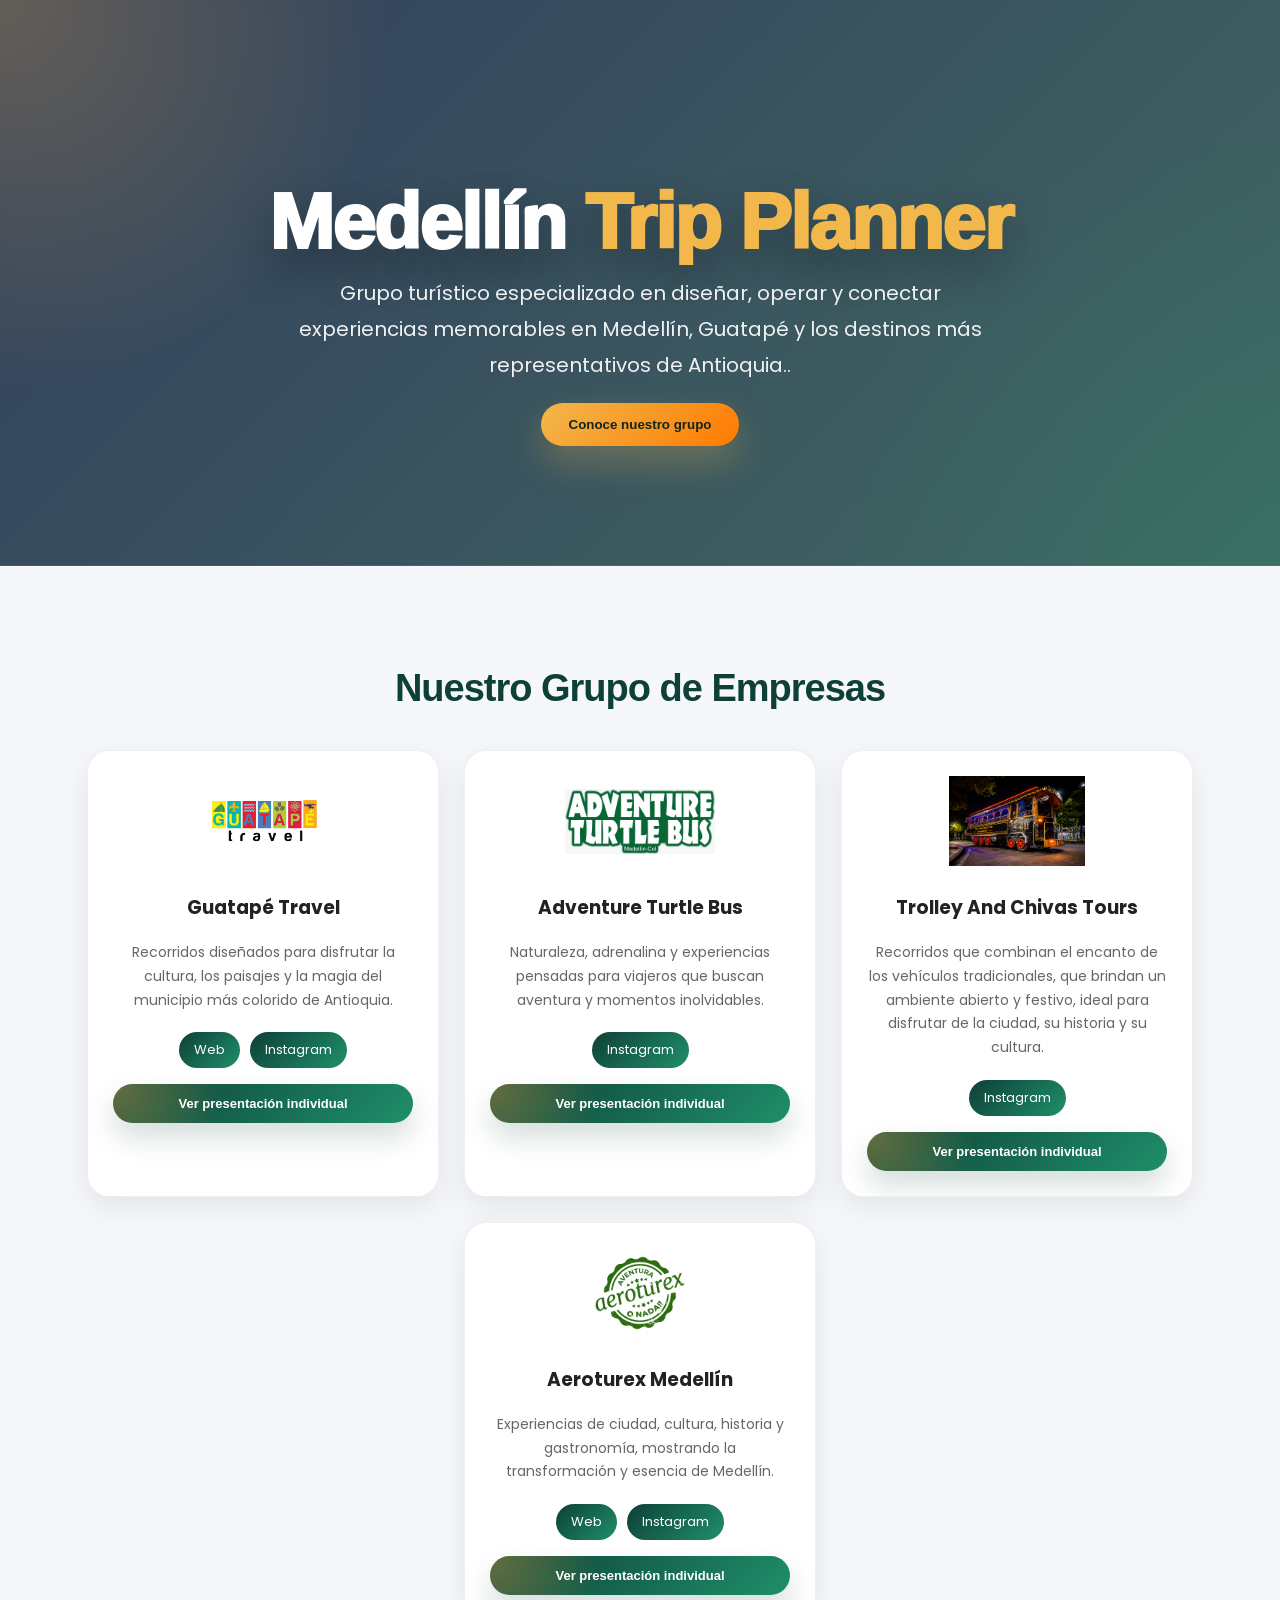
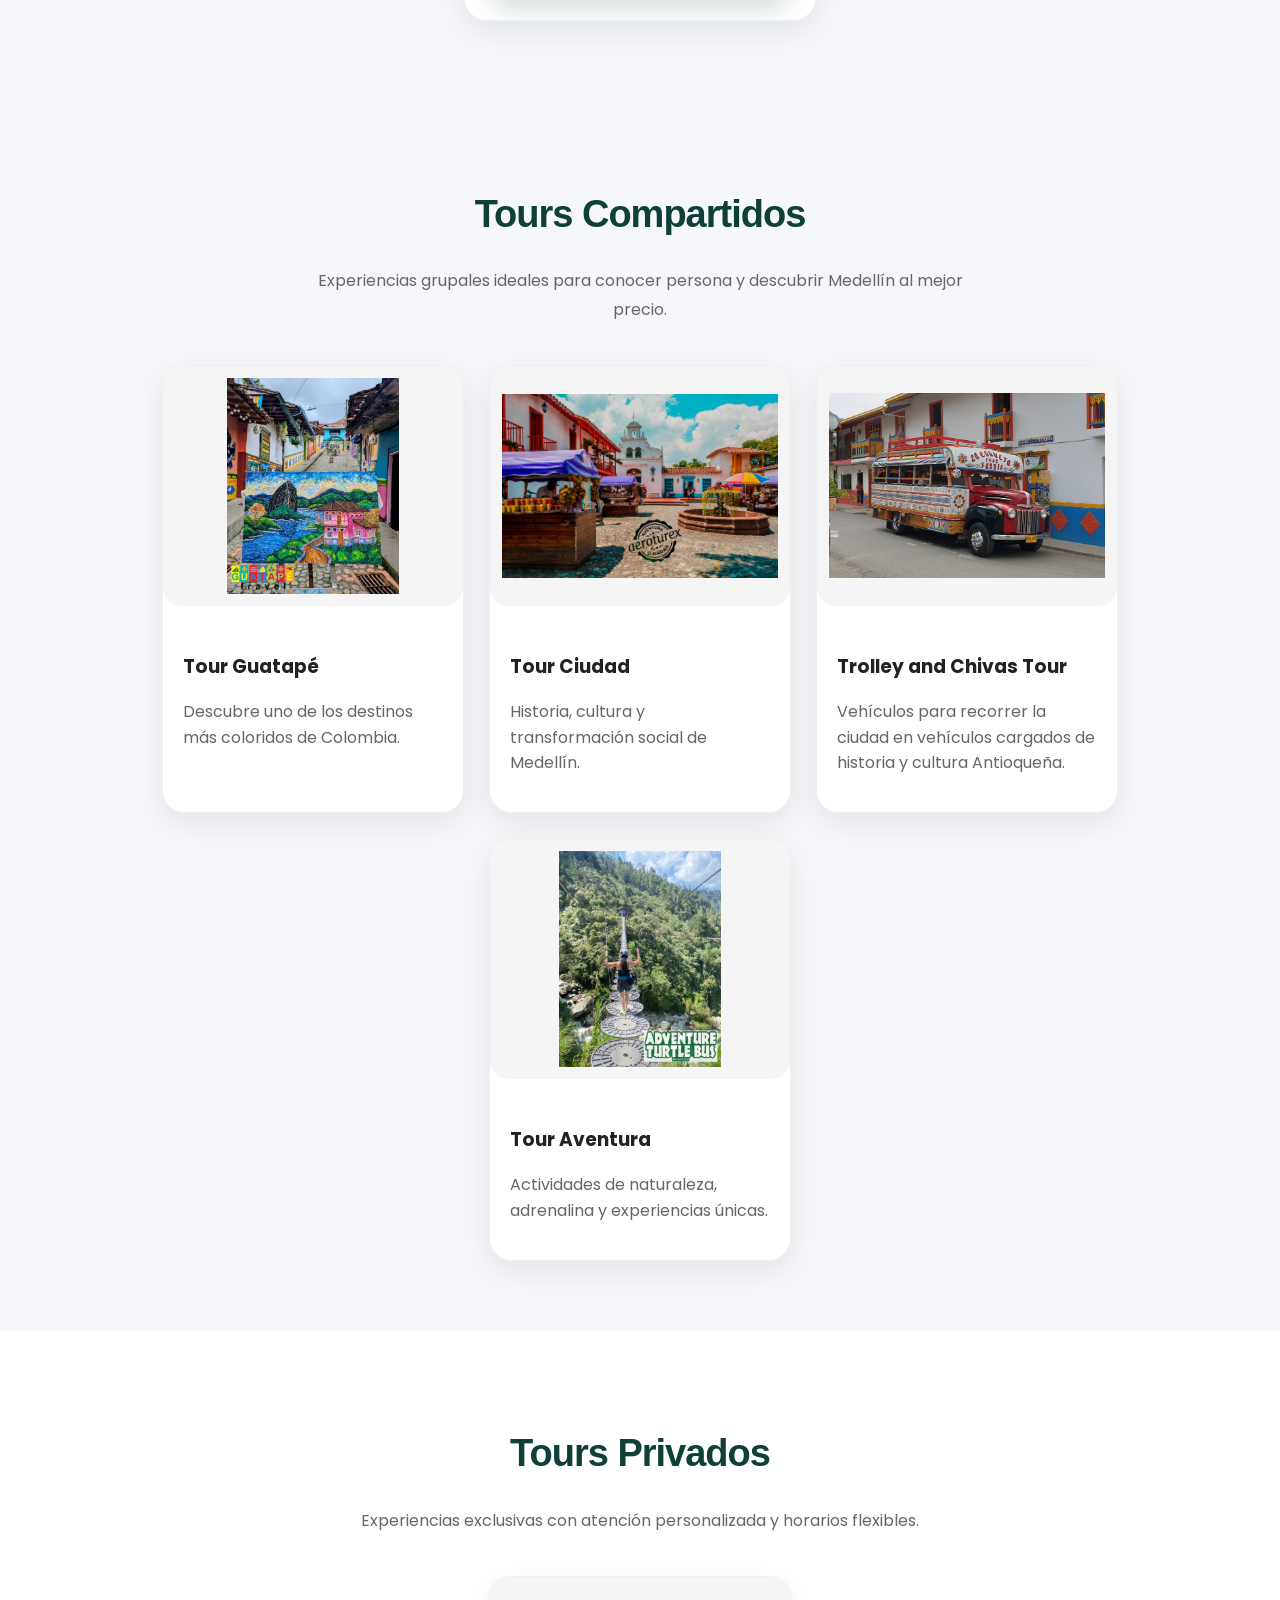
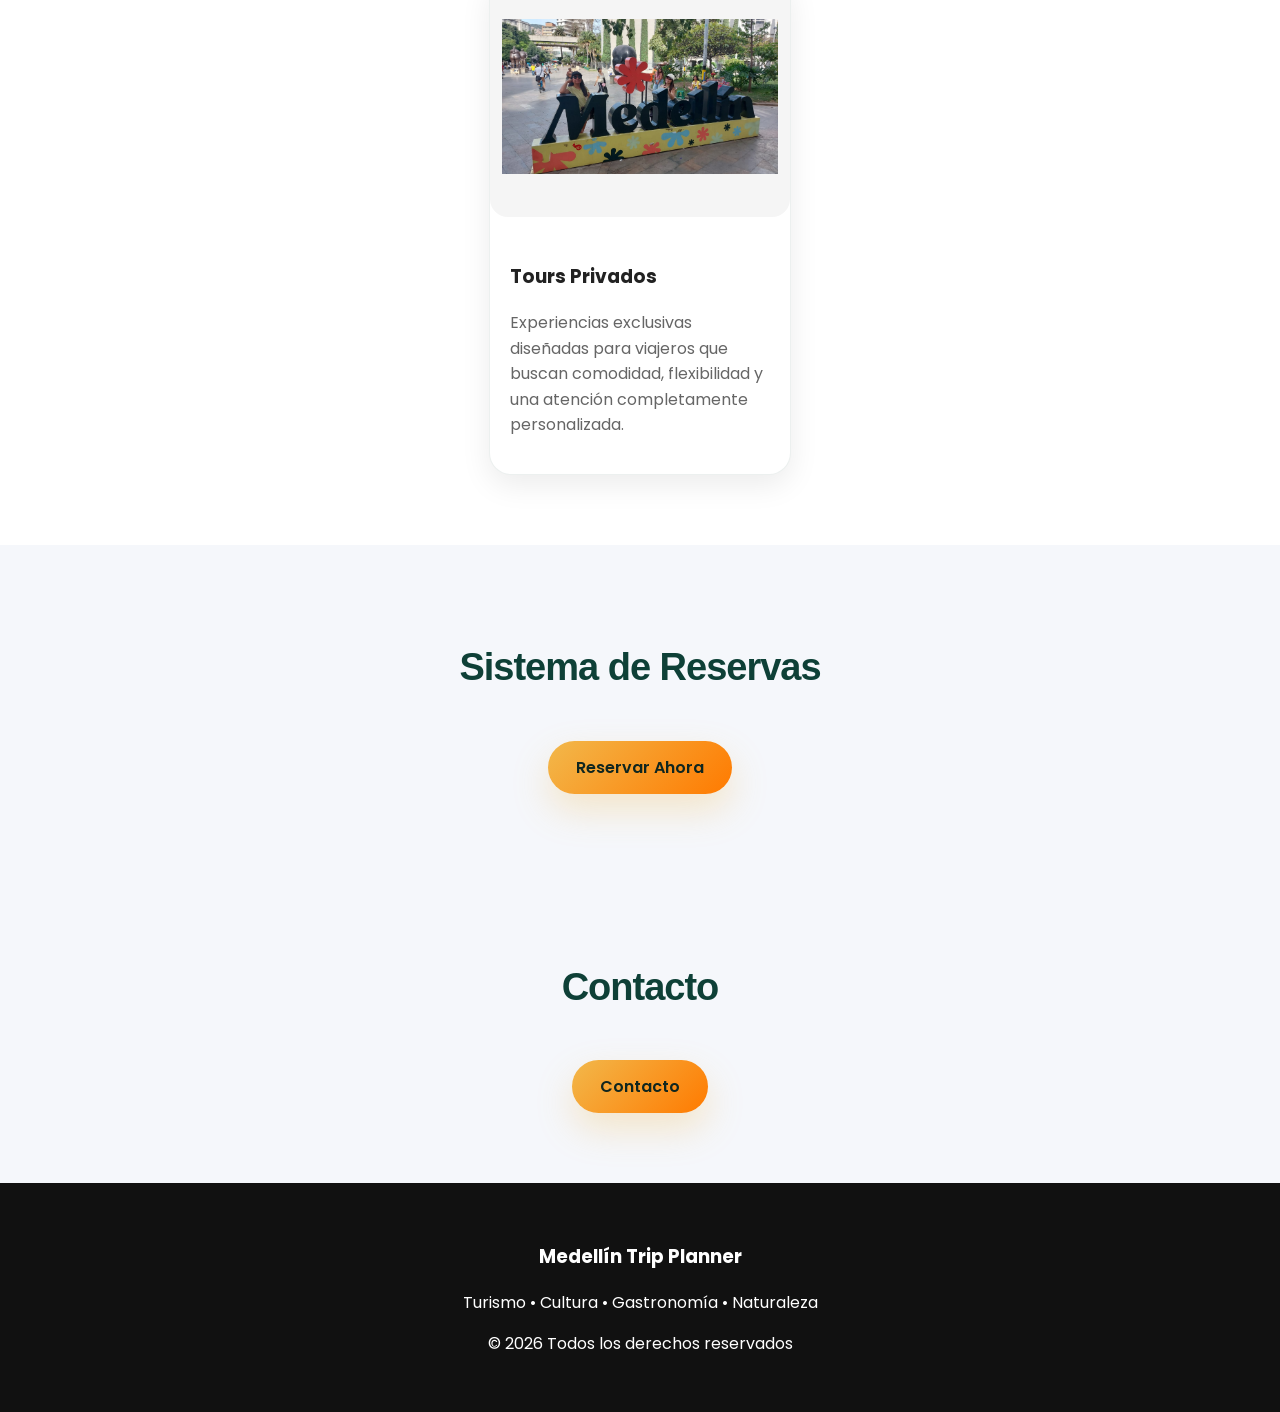
==== commit 91f80158: "Update corporate values section in index.html" ====
--- a/index.html
+++ b/index.html
@@ -302,8 +302,8 @@
 
     <div class="corp-valores">
       <div><strong>Confianza</strong><span>Operación segura y organizada.</span></div>
-      <div><strong>Experiencias curadas</strong><span>Productos pensados para cada viajero.</span></div>
-      <div><strong>Soporte humano</strong><span>Acompañamiento real antes y durante el viaje.</span></div>
+      <div><strong>Experiencias diferenciales</strong><span>Productos pensados para cada viajero.</span></div>
+      <div><strong>Atención a clientes y aliados</strong><span>Acompañamiento real antes y durante el viaje.</span></div>
     </div>
 
     <section class="mtp-valores-corporativos">
--- a/style.css
+++ b/style.css
@@ -269,86 +269,8 @@
     width:180px;
     height:120px;
   }
-  /* =========================
-   VISOR PREMIUM DE FOTOS
-========================= */
-
-.vehiculos-carousel img{
-  cursor:pointer;
-  transition:.3s;
-}
-
-.vehiculos-carousel img:hover{
-  transform:scale(1.05);
-}
-
-.lightbox{
-  display:none;
-  position:fixed;
-  inset:0;
-  background:rgba(0,0,0,.85);
-  z-index:9999;
-  justify-content:center;
-  align-items:center;
-}
-
-.lightbox img{
-  max-width:90%;
-  max-height:85vh;
-  border-radius:20px;
-  box-shadow:0 20px 50px rgba(0,0,0,.6);
-  animation:zoomFoto .3s ease;
-}
-
-@keyframes zoomFoto{
-  from{
-    transform:scale(.7);
-    opacity:0;
-  }
-
-  to{
-    transform:scale(1);
-    opacity:1;
-  }
-}
-/* VISOR FOTO GRANDE */
-
-.visor-foto{
-  display:none;
-  position:fixed;
-  inset:0;
-  background:rgba(0,0,0,.88);
-  z-index:99999;
-  align-items:center;
-  justify-content:center;
-  padding:20px;
-  box-sizing:border-box;
-}
-
-.visor-foto img{
-  max-width:95%;
-  max-height:90vh;
-  object-fit:contain;
-  border-radius:18px;
-  box-shadow:0 20px 60px rgba(0,0,0,.7);
-}
-
-.cerrar-visor{
-  position:absolute;
-  top:20px;
-  right:30px;
-  color:white;
-  font-size:42px;
-  font-weight:bold;
-  cursor:pointer;
-  z-index:100000;
-}
-
-.vehiculos-carousel img{
-  cursor:pointer;
-}
-}
-
+
+}
 /* ==============================
    BRANDING MEDELLÍN TRIP PLANNER
    Modal corporativo + diseño premium
@@ -606,35 +528,71 @@
   margin:0;
 }
 
+/* ===============================
+   ESENCIA DE MARCA PREMIUM
+================================ */
+
 .corp-valores{
+  margin-top:35px;
   display:grid;
-  grid-template-columns:repeat(3, minmax(0, 1fr));
-  gap:16px;
-  margin-top:24px;
-}
-
+  grid-template-columns:repeat(3,1fr);
+  gap:18px;
+  padding:28px;
+  background:
+    radial-gradient(circle at top left,
+    rgba(242,184,75,.25),
+    transparent 35%),
+    linear-gradient(
+    135deg,
+    #ffffff,
+    #f4faf7
+    );
+
+  border-radius:30px;
+  border:1px solid rgba(14,64,55,.15);
+  box-shadow:
+    0 18px 45px rgba(13,27,61,.10);
+}
 .corp-valores div{
-  padding:18px;
-  border-radius:22px;
-  background:linear-gradient(135deg, rgba(14,64,55,.96), rgba(31,143,106,.94));
-  color:#ffffff;
-  box-shadow:0 18px 42px rgba(14,64,55,.18);
-}
-
-.corp-valores strong,
+  background:white;
+  padding:24px 20px;
+  border-radius:24px;
+  border:
+  1px solid rgba(31,143,106,.18);
+  box-shadow:
+  0 12px 28px rgba(13,27,61,.08);
+  transition:.35s ease;
+}
+.corp-valores div:hover{
+  transform:translateY(-6px);
+  box-shadow:
+  0 18px 38px rgba(13,27,61,.15);
+}
+.corp-valores strong{
+  display:block;
+  color:#0e4037;
+  font-size:22px;
+  font-weight:900;
+  margin-bottom:12px;
+}
+.corp-valores strong::before{
+  content:"✦";
+  color:#d9a441;
+  margin-right:8px;
+}
 .corp-valores span{
   display:block;
-}
-
-.corp-valores strong{
-  font-size:18px;
-  margin-bottom:6px;
-}
-
-.corp-valores span{
-  font-size:14px;
-  color:rgba(255,255,255,.84);
-  line-height:1.5;
+  color:#42564f;
+  font-size:15px;
+  line-height:1.65;
+}
+
+/* CELULAR */
+@media(max-width:760px){
+.corp-valores{
+grid-template-columns:1fr;
+padding:20px;
+}
 }
 
 /* ==============================
@@ -1078,17 +1036,70 @@
   background:linear-gradient(180deg, var(--mtp-dorado), var(--mtp-verde-2), var(--mtp-verde));
 }
 
+/* ==============================
+   ESENCIA DE MARCA INDIVIDUAL PREMIUM CLEAN
+============================== */
 .empresa-modal-descripcion{
   grid-column:1 / -1;
   background:
-    radial-gradient(circle at top right, rgba(242,184,75,.24), transparent 34%),
-    linear-gradient(135deg, rgba(14,64,55,.96), rgba(31,143,106,.94));
-  color:#ffffff;
-}
-
-.empresa-modal-descripcion .empresa-mini-title,
+    radial-gradient(circle at top right,
+    rgba(242,184,75,.18),
+    transparent 35%),
+    linear-gradient(
+    135deg,
+    #ffffff,
+    #f6fbf8
+    );
+  border:
+  1px solid rgba(14,64,55,.12);
+  border-radius:26px;
+  box-shadow:
+  0 16px 38px rgba(13,27,61,.08);
+  color:#0d1b3d;
+}
+
+/* barra elegante lateral */
+.empresa-modal-descripcion::before{
+  content:"";
+  position:absolute;
+  left:0;
+  top:22px;
+  width:6px;
+  height:calc(100% - 44px);
+  border-radius:0 12px 12px 0;
+  background:
+  linear-gradient(
+  180deg,
+  #0e4037,
+  #1f8f6a,
+  #f2b84b
+  );
+}
+
+/* titulo esencia */
+.empresa-modal-descripcion .empresa-mini-title{
+  display:inline-flex;
+  align-items:center;
+  background:
+  rgba(31,143,106,.10);
+  border:
+  1px solid rgba(31,143,106,.18);
+  color:#0e4037;
+  padding:
+  8px 16px;
+  border-radius:
+  999px;
+  font-weight:950;
+  letter-spacing:
+  2px;
+}
+
+/* texto */
 .empresa-modal-descripcion p{
-  color:#ffffff;
+  color:#33443f;
+  font-size:16px;
+  line-height:1.8;
+  font-weight:500;
 }
 
 .empresa-mini-title{
@@ -1185,3 +1196,64 @@
     min-height:130px;
   }
 }
+/* =========================
+   TÍTULO VEHÍCULOS
+========================= */
+.titulo-vehiculos{
+  text-align:center;
+  color:#0e4037 !important;
+  font-size:26px;
+  margin:28px 0 16px;
+  font-weight:900;
+}
+
+.titulo-vehiculos::after{
+  content:"";
+  display:block;
+  width:80px;
+  height:4px;
+  background:#f2b84b;
+  margin:10px auto 0;
+  border-radius:20px;
+}
+/* =========================
+   VISOR FOTO GRANDE
+========================= */
+.visor-foto{
+  display:none;
+  position:fixed;
+  inset:0;
+  background:rgba(0,0,0,.88);
+  z-index:999999;
+  align-items:center;
+  justify-content:center;
+  padding:20px;
+  box-sizing:border-box;
+}
+
+.visor-foto img{
+  max-width:95%;
+  max-height:90vh;
+  object-fit:contain;
+  border-radius:18px;
+  box-shadow:0 20px 60px rgba(0,0,0,.7);
+}
+.cerrar-visor{
+  position:absolute;
+  top:20px;
+  right:30px;
+  color:white;
+  font-size:45px;
+  font-weight:bold;
+  cursor:pointer;
+  z-index:1000000;
+}
+
+.vehiculos-carousel img{
+  cursor:pointer;
+  transition:.3s;
+}
+
+.vehiculos-carousel img:hover{
+  transform:scale(1.05);
+}
